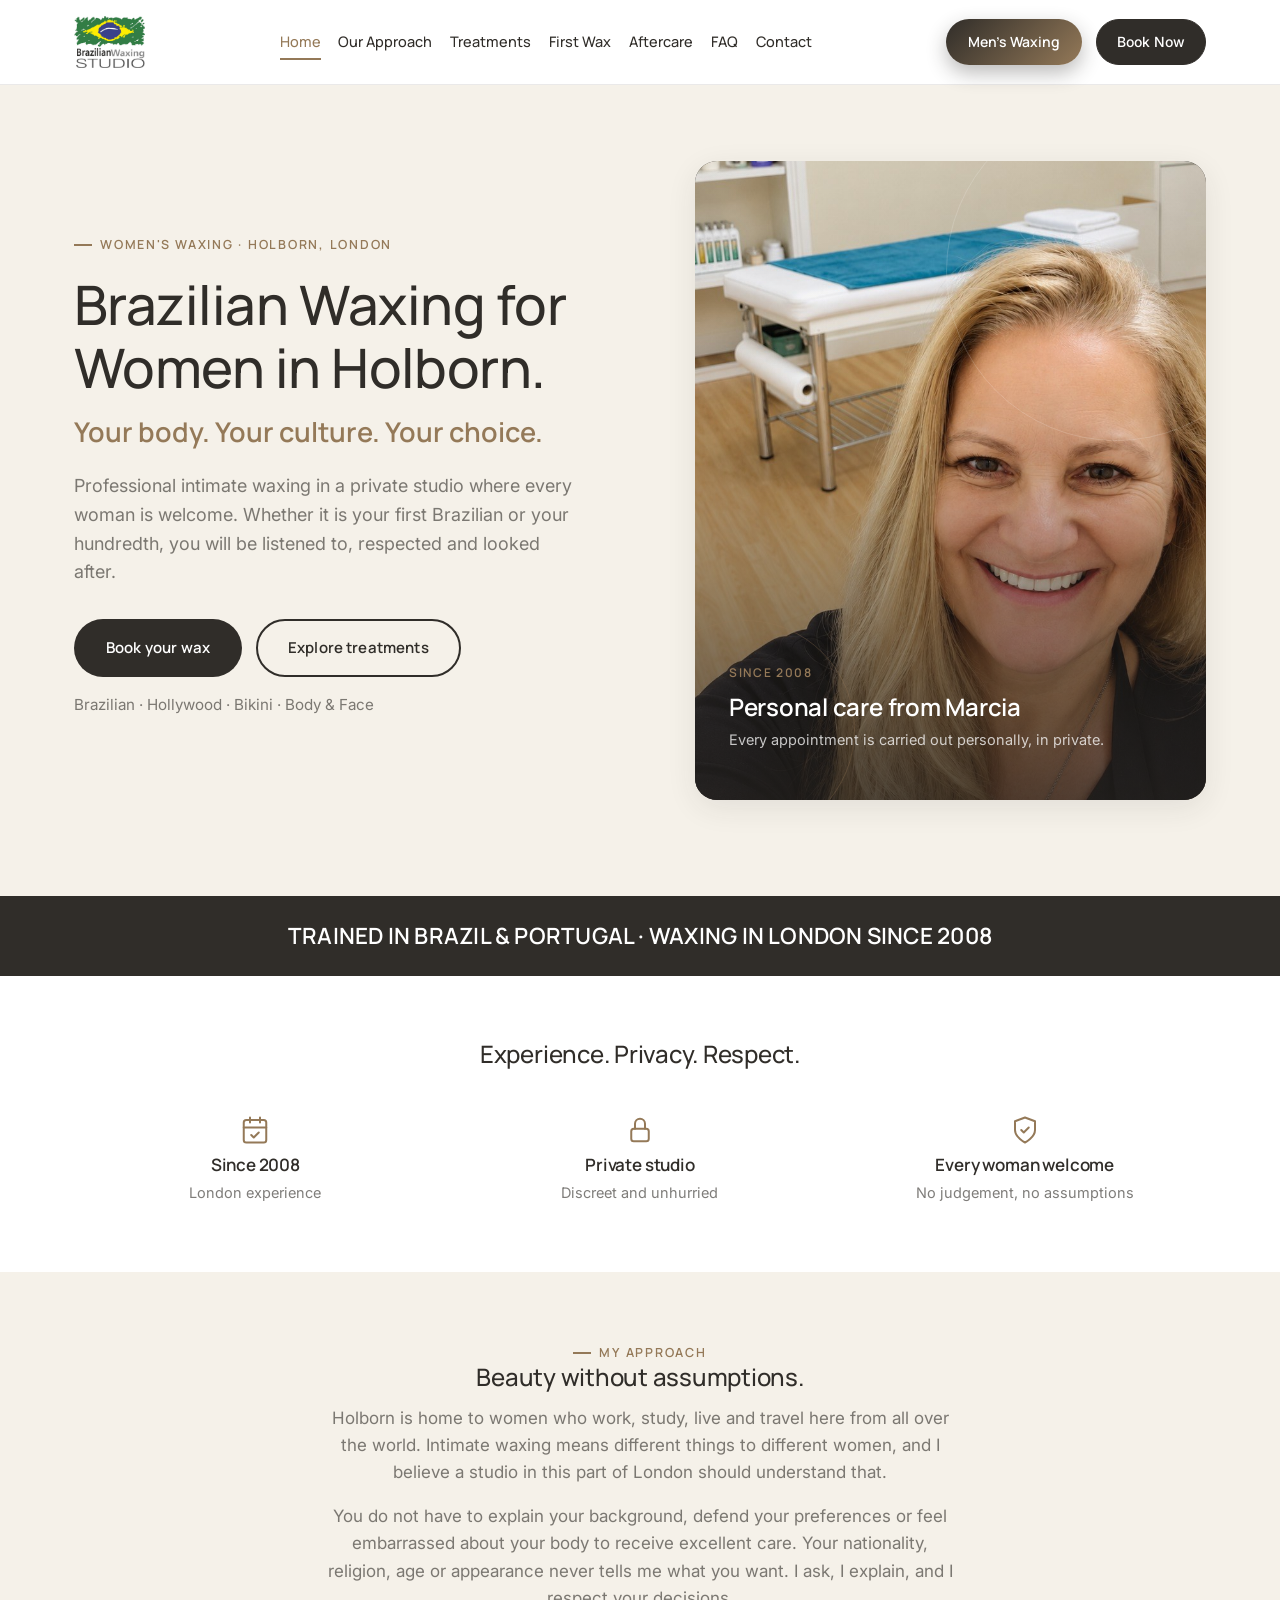
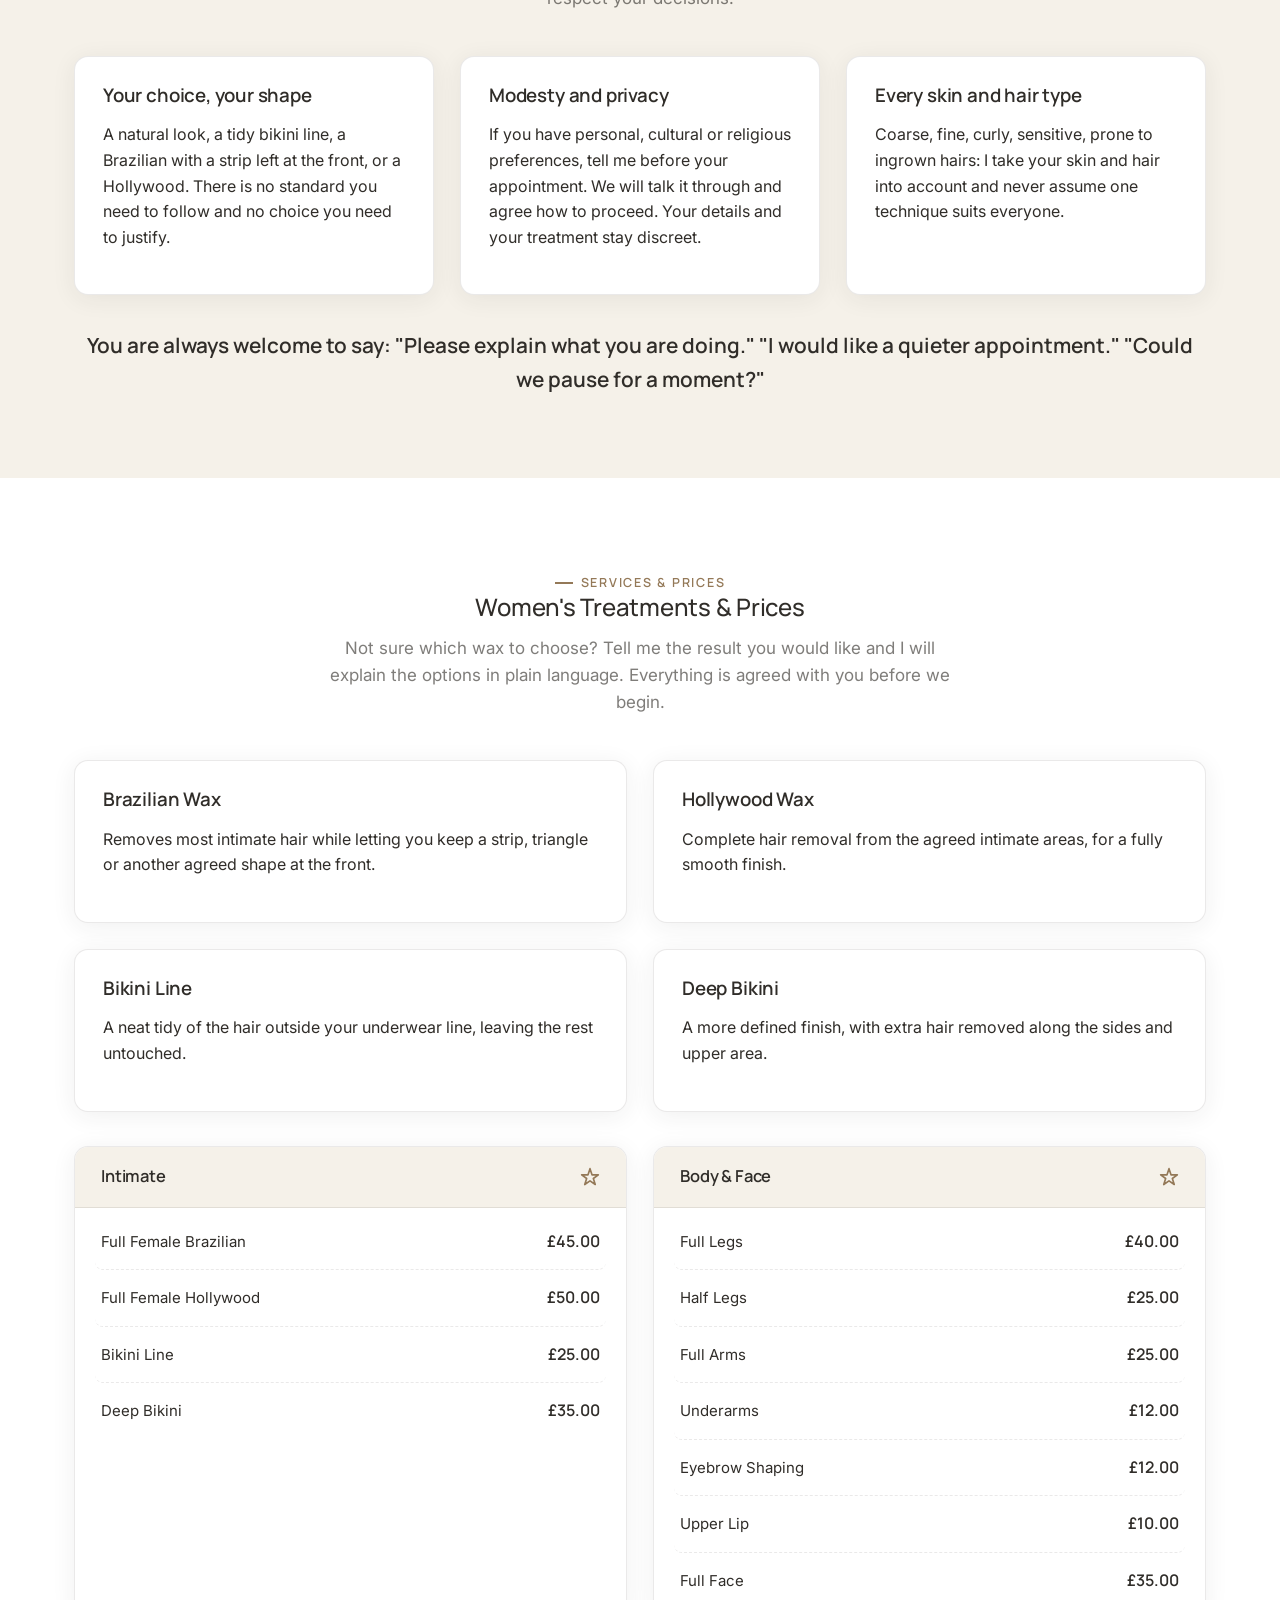
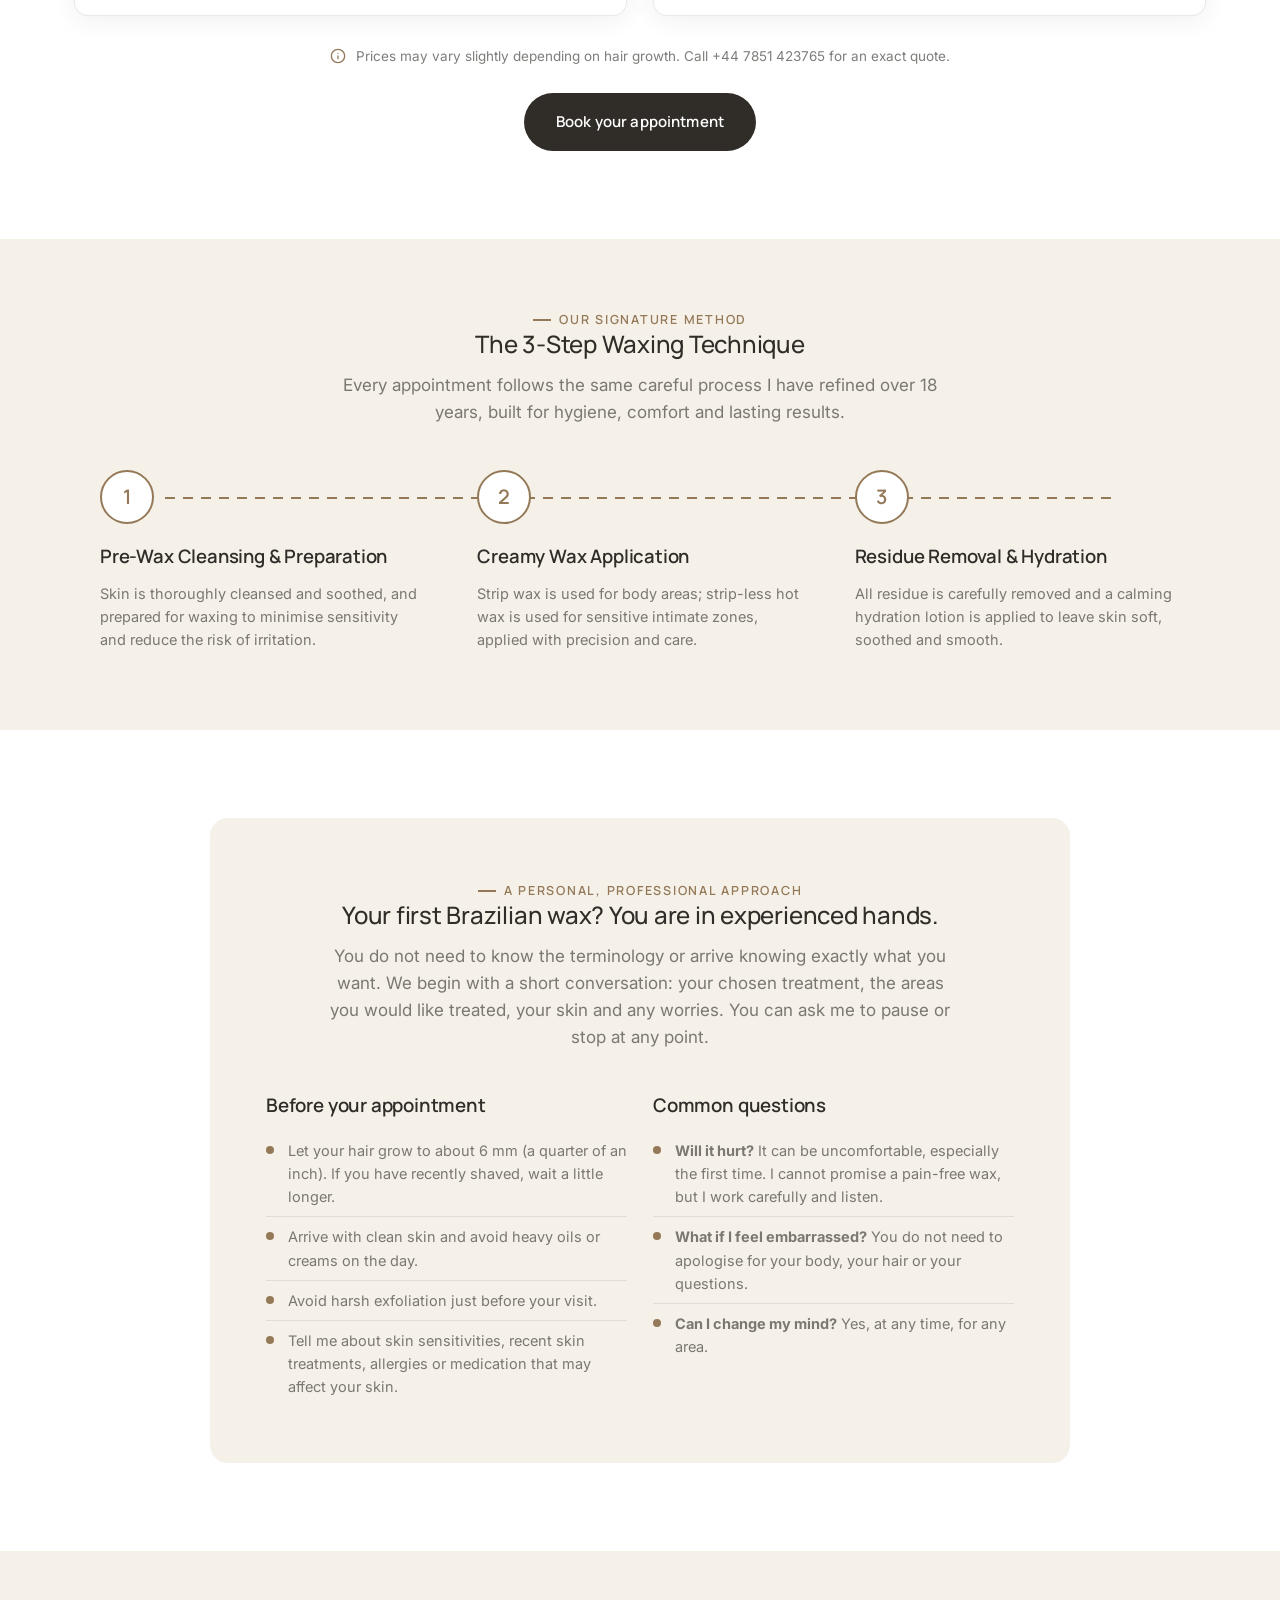
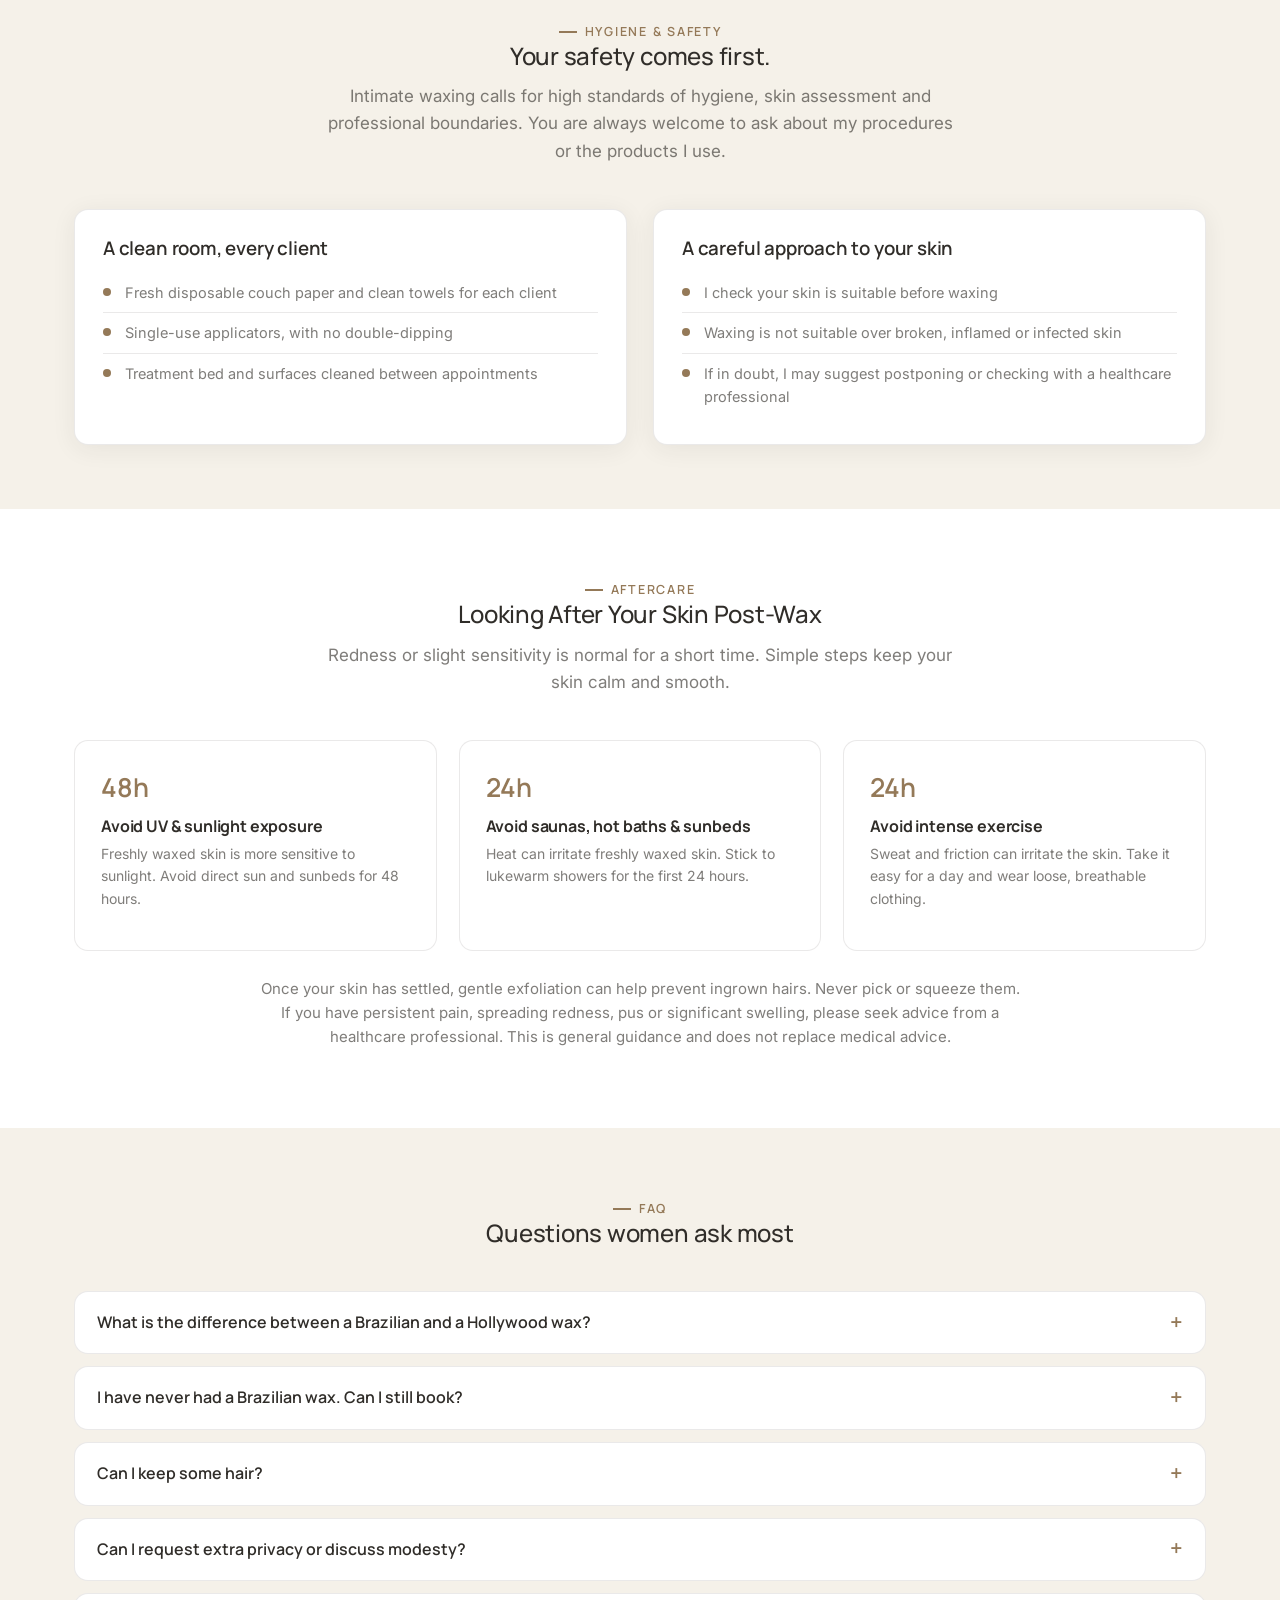
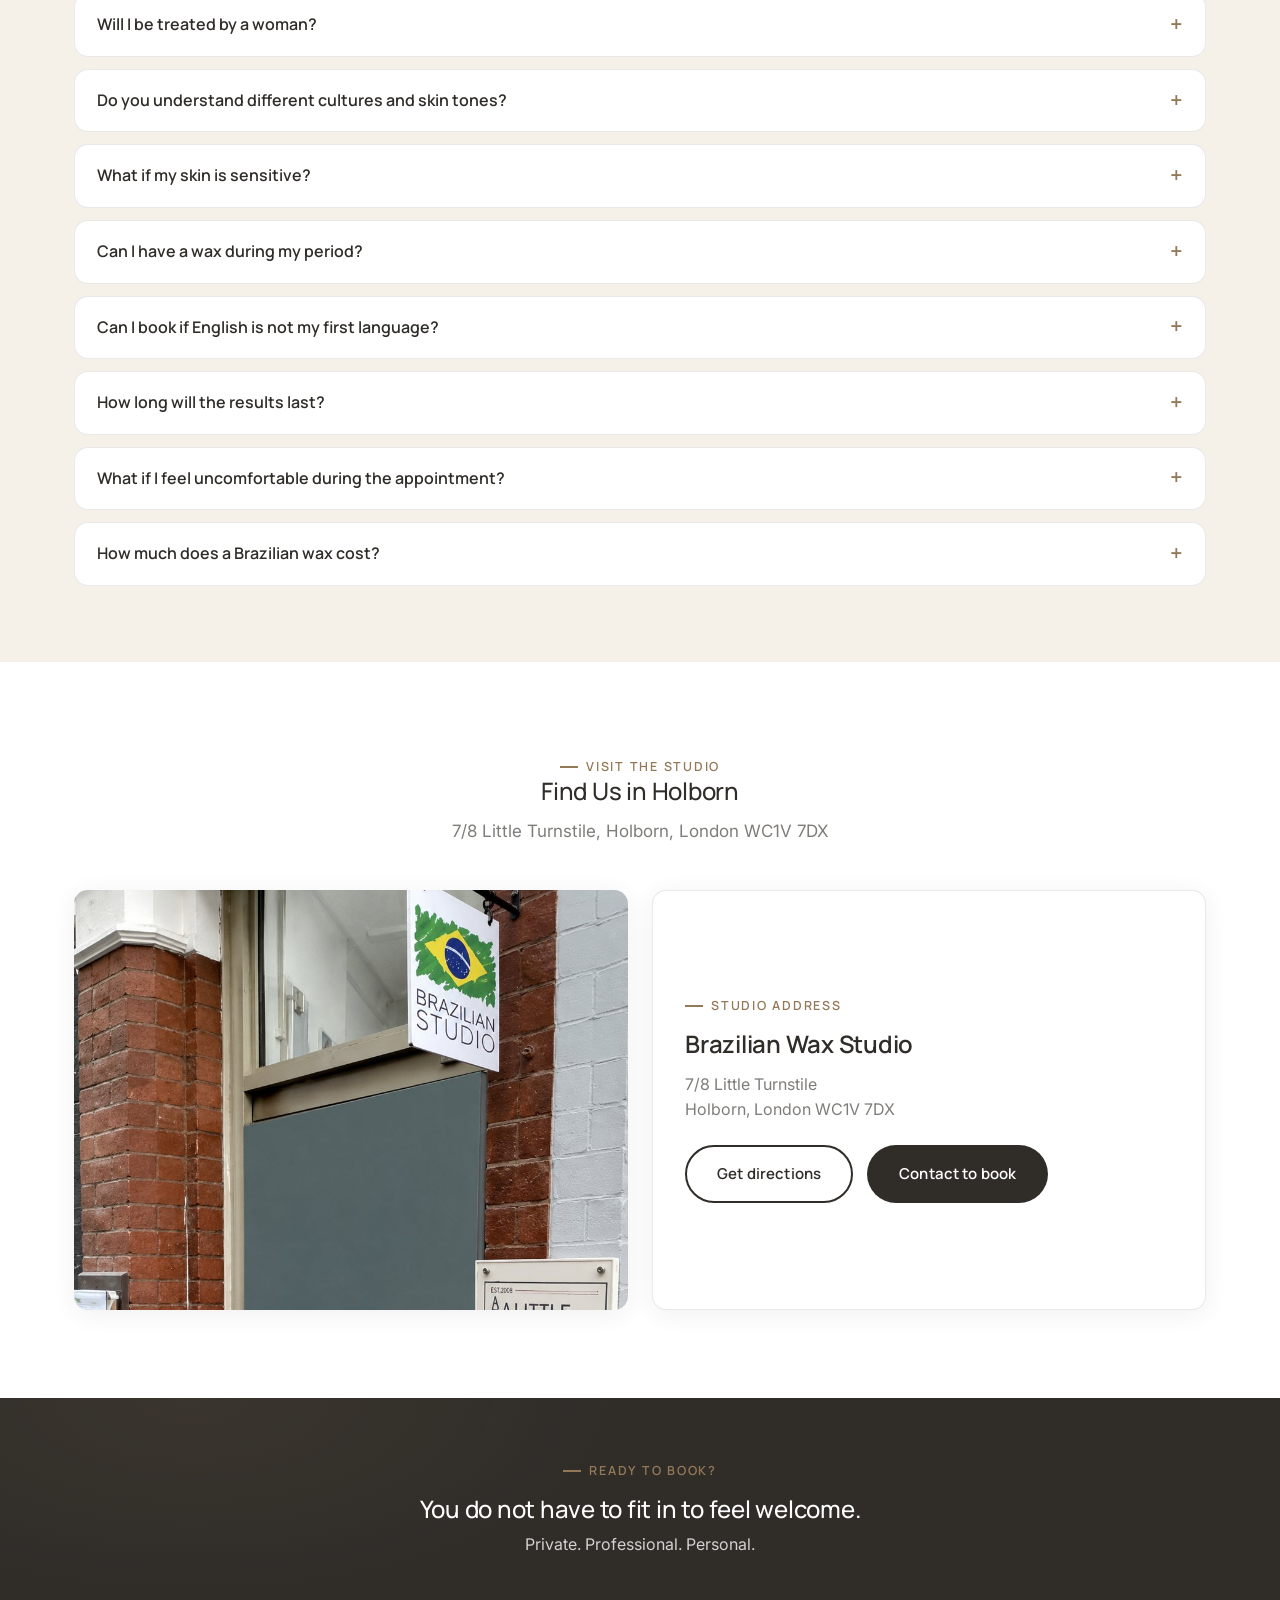
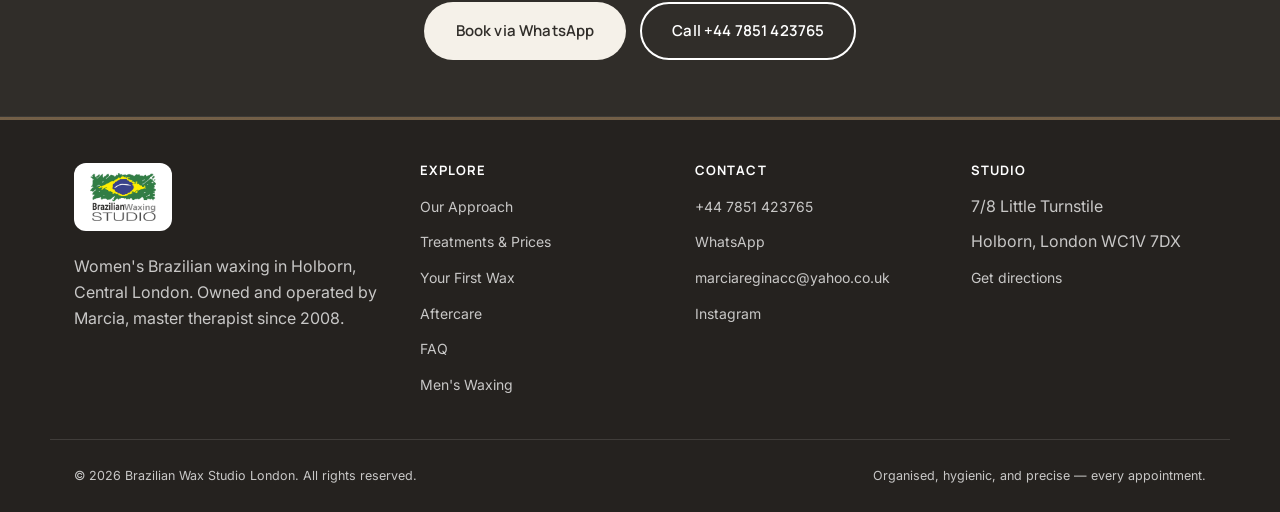
==== index.html @ 894c3e12 "Add files via upload" ====
<!DOCTYPE html>
<html lang="en-GB">
<head>
<meta charset="UTF-8">
<meta name="viewport" content="width=device-width, initial-scale=1.0">
<title>Brazilian Wax Holborn, London | Women's Intimate Waxing | Brazilian Wax Studio</title>
<meta name="description" content="Women's Brazilian, Hollywood and bikini waxing in Holborn, London with Marcia, master therapist since 2008. Private, respectful care for women of every background. Book on +44 7851 423765.">
<link rel="stylesheet" href="style.css">
</head>
<body>

<header class="site-header">
  <div class="container nav-row">
    <a href="#top" class="logo" aria-label="Brazilian Wax Studio — home">
      <img src="assets/logo.png" alt="Brazilian Wax Studio" width="72" height="52">
    </a>
    <nav class="nav-links" id="nav-links">
      <a href="#top" class="active">Home</a>
      <a href="#approach">Our Approach</a>
      <a href="#treatments">Treatments</a>
      <a href="#first-wax">First Wax</a>
      <a href="#aftercare">Aftercare</a>
      <a href="#faq">FAQ</a>
      <a href="#visit">Contact</a>
    </nav>
    <div class="nav-cta">
      <a href="https://guicracco.github.io/Brazilian-Wax-Studio/" class="nav-men-btn"><span>Men's Waxing</span></a>
      <a href="https://wa.me/447851423765" class="nav-book-btn" target="_blank" rel="noopener"><span>Book Now</span></a>
      <button class="nav-toggle" id="nav-toggle" aria-label="Open menu" aria-expanded="false">
        <svg viewBox="0 0 24 24" fill="none" stroke="currentColor" stroke-width="2" stroke-linecap="round" stroke-linejoin="round"><path d="M3 12h18M3 6h18M3 18h18"></path></svg>
      </button>
    </div>
  </div>
</header>

<section class="hero" id="top">
  <div class="container hero-grid">
    <div>
      <span class="eyebrow">Women's waxing · Holborn, London</span>
      <h1>Brazilian Waxing for Women in Holborn.</h1>
      <p class="hero-tagline">Your body. Your culture. Your choice.</p>
      <p class="lede">Professional intimate waxing in a private studio where every woman is welcome. Whether it is your first Brazilian or your hundredth, you will be listened to, respected and looked after.</p>
      <div class="hero-ctas">
        <a href="https://wa.me/447851423765" class="btn btn-primary" target="_blank" rel="noopener">Book your wax</a>
        <a href="#treatments" class="btn btn-outline">Explore treatments</a>
      </div>
      <p class="hero-treatments" style="margin-top:16px; color:var(--charcoal-60);">Brazilian · Hollywood · Bikini · Body &amp; Face</p>
    </div>
    <div class="hero-visual hero-visual--photo" style="aspect-ratio:4/5;">
      <img src="assets/marcia-owner.jpg" alt="Marcia, women's waxing therapist at Brazilian Wax Studio, Holborn" class="hero-visual__image">
      <div class="ring ring--1"></div>
      <div class="ring ring--2"></div>
      <div class="content">
        <span class="tag">Since 2008</span>
        <h3>Personal care from Marcia</h3>
        <p>Every appointment is carried out personally, in private.</p>
      </div>
    </div>
  </div>
</section>

<div class="tagline-band">
  <div class="container">
    <p>TRAINED IN BRAZIL &amp; PORTUGAL · WAXING IN LONDON SINCE 2008</p>
  </div>
</div>

<section class="section section--tight">
  <div class="container">
    <div class="section-head center">
      <h2>Experience. Privacy. Respect.</h2>
    </div>
    <div class="trust-grid trust-grid--3">
      <div class="trust-item"><svg viewBox="0 0 24 24" width="30" height="30" fill="none" stroke="#947958" stroke-width="1.6" stroke-linecap="round" stroke-linejoin="round" aria-hidden="true"><rect x="3" y="4" width="18" height="18" rx="2"></rect><path d="M16 2v4M8 2v4M3 10h18M9 16l2 2 4-4"></path></svg><h3>Since 2008</h3><p>London experience</p></div>
      <div class="trust-item"><svg viewBox="0 0 24 24" width="30" height="30" fill="none" stroke="#947958" stroke-width="1.6" stroke-linecap="round" stroke-linejoin="round" aria-hidden="true"><rect x="5" y="11" width="14" height="10" rx="2"></rect><path d="M8 11V7a4 4 0 0 1 8 0v4"></path></svg><h3>Private studio</h3><p>Discreet and unhurried</p></div>
      <div class="trust-item"><svg viewBox="0 0 24 24" width="30" height="30" fill="none" stroke="#947958" stroke-width="1.6" stroke-linecap="round" stroke-linejoin="round" aria-hidden="true"><path d="M12 22s8-4 8-10V5l-8-3-8 3v7c0 6 8 10 8 10z"></path><path d="M9 12l2 2 4-4"></path></svg><h3>Every woman welcome</h3><p>No judgement, no assumptions</p></div>
    </div>
  </div>
</section>

<section class="section section--slate section--tight" id="approach">
  <div class="container">
    <div class="section-head center">
      <span class="eyebrow">My approach</span>
      <h2>Beauty without assumptions.</h2>
      <p>Holborn is home to women who work, study, live and travel here from all over the world. Intimate waxing means different things to different women, and I believe a studio in this part of London should understand that.</p>
      <p>You do not have to explain your background, defend your preferences or feel embarrassed about your body to receive excellent care. Your nationality, religion, age or appearance never tells me what you want. I ask, I explain, and I respect your decisions.</p>
    </div>
    <div class="grid-3">
      <div class="card"><h3>Your choice, your shape</h3><p>A natural look, a tidy bikini line, a Brazilian with a strip left at the front, or a Hollywood. There is no standard you need to follow and no choice you need to justify.</p></div>
      <div class="card"><h3>Modesty and privacy</h3><p>If you have personal, cultural or religious preferences, tell me before your appointment. We will talk it through and agree how to proceed. Your details and your treatment stay discreet.</p></div>
      <div class="card"><h3>Every skin and hair type</h3><p>Coarse, fine, curly, sensitive, prone to ingrown hairs: I take your skin and hair into account and never assume one technique suits everyone.</p></div>
    </div>
    <p class="reassure" style="margin-top:34px;">You are always welcome to say: "Please explain what you are doing." "I would like a quieter appointment." "Could we pause for a moment?"</p>
  </div>
</section>

<section class="section" id="treatments">
  <div class="container">
    <div class="section-head center">
      <span class="eyebrow">Services &amp; prices</span>
      <h2>Women's Treatments &amp; Prices</h2>
      <p>Not sure which wax to choose? Tell me the result you would like and I will explain the options in plain language. Everything is agreed with you before we begin.</p>
    </div>

    <div class="grid-2" style="margin-bottom:34px;">
      <div class="card"><h3>Brazilian Wax</h3><p>Removes most intimate hair while letting you keep a strip, triangle or another agreed shape at the front.</p></div>
      <div class="card"><h3>Hollywood Wax</h3><p>Complete hair removal from the agreed intimate areas, for a fully smooth finish.</p></div>
      <div class="card"><h3>Bikini Line</h3><p>A neat tidy of the hair outside your underwear line, leaving the rest untouched.</p></div>
      <div class="card"><h3>Deep Bikini</h3><p>A more defined finish, with extra hair removed along the sides and upper area.</p></div>
    </div>

    <div class="price-grid">
      <div class="price-card">
        <div class="price-card__head">
          <h3>Intimate</h3>
          <svg viewBox="0 0 24 24" fill="none" stroke="currentColor" stroke-width="2" stroke-linecap="round" stroke-linejoin="round"><path d="M12 2l2.4 7.4H22l-6 4.4 2.3 7.2L12 16.6 5.7 21l2.3-7.2L2 9.4h7.6z"></path></svg>
        </div>
        <div class="price-list">
          <div class="price-row"><span class="name">Full Female Brazilian</span><span class="amount">£45.00</span></div>
          <div class="price-row"><span class="name">Full Female Hollywood</span><span class="amount">£50.00</span></div>
          <div class="price-row"><span class="name">Bikini Line</span><span class="amount">£25.00</span></div>
          <div class="price-row"><span class="name">Deep Bikini</span><span class="amount">£35.00</span></div>
        </div>
      </div>
      <div class="price-card">
        <div class="price-card__head">
          <h3>Body &amp; Face</h3>
          <svg viewBox="0 0 24 24" fill="none" stroke="currentColor" stroke-width="2" stroke-linecap="round" stroke-linejoin="round"><path d="M12 2l2.4 7.4H22l-6 4.4 2.3 7.2L12 16.6 5.7 21l2.3-7.2L2 9.4h7.6z"></path></svg>
        </div>
        <div class="price-list">
          <div class="price-row"><span class="name">Full Legs</span><span class="amount">£40.00</span></div>
          <div class="price-row"><span class="name">Half Legs</span><span class="amount">£25.00</span></div>
          <div class="price-row"><span class="name">Full Arms</span><span class="amount">£25.00</span></div>
          <div class="price-row"><span class="name">Underarms</span><span class="amount">£12.00</span></div>
          <div class="price-row"><span class="name">Eyebrow Shaping</span><span class="amount">£12.00</span></div>
          <div class="price-row"><span class="name">Upper Lip</span><span class="amount">£10.00</span></div>
          <div class="price-row"><span class="name">Full Face</span><span class="amount">£35.00</span></div>
        </div>
      </div>
    </div>

    <p class="price-note" style="justify-content:center; margin-top:30px;">
      <svg viewBox="0 0 24 24" fill="none" stroke="currentColor" stroke-width="2" stroke-linecap="round" stroke-linejoin="round"><circle cx="12" cy="12" r="10"></circle><path d="M12 16v-4M12 8h.01"></path></svg>
      Prices may vary slightly depending on hair growth. Call +44 7851 423765 for an exact quote.
    </p>
    <div class="hero-ctas flex-center" style="margin-top:26px;">
      <a href="https://wa.me/447851423765" class="btn btn-primary" target="_blank" rel="noopener">Book your appointment</a>
    </div>
  </div>
</section>

<section class="section section--slate section--tight">
  <div class="container">
    <div class="section-head center">
      <span class="eyebrow">Our signature method</span>
      <h2>The 3-Step Waxing Technique</h2>
      <p>Every appointment follows the same careful process I have refined over 18 years, built for hygiene, comfort and lasting results.</p>
    </div>
    <div class="ritual">
      <div class="ritual-step">
        <div class="num">1</div>
        <h3>Pre-Wax Cleansing &amp; Preparation</h3>
        <p>Skin is thoroughly cleansed and soothed, and prepared for waxing to minimise sensitivity and reduce the risk of irritation.</p>
      </div>
      <div class="ritual-step">
        <div class="num">2</div>
        <h3>Creamy Wax Application</h3>
        <p>Strip wax is used for body areas; strip-less hot wax is used for sensitive intimate zones, applied with precision and care.</p>
      </div>
      <div class="ritual-step">
        <div class="num">3</div>
        <h3>Residue Removal &amp; Hydration</h3>
        <p>All residue is carefully removed and a calming hydration lotion is applied to leave skin soft, soothed and smooth.</p>
      </div>
    </div>
  </div>
</section>

<section class="section" id="first-wax">
  <div class="container">
    <div class="first-band">
      <div class="section-head center">
        <span class="eyebrow">A personal, professional approach</span>
        <h2>Your first Brazilian wax? You are in experienced hands.</h2>
        <p>You do not need to know the terminology or arrive knowing exactly what you want. We begin with a short conversation: your chosen treatment, the areas you would like treated, your skin and any worries. You can ask me to pause or stop at any point.</p>
      </div>
      <div class="grid-2">
        <div>
          <h3>Before your appointment</h3>
          <ul class="checklist">
            <li>Let your hair grow to about 6 mm (a quarter of an inch). If you have recently shaved, wait a little longer.</li>
            <li>Arrive with clean skin and avoid heavy oils or creams on the day.</li>
            <li>Avoid harsh exfoliation just before your visit.</li>
            <li>Tell me about skin sensitivities, recent skin treatments, allergies or medication that may affect your skin.</li>
          </ul>
        </div>
        <div>
          <h3>Common questions</h3>
          <ul class="checklist">
            <li><b>Will it hurt?</b> It can be uncomfortable, especially the first time. I cannot promise a pain-free wax, but I work carefully and listen.</li>
            <li><b>What if I feel embarrassed?</b> You do not need to apologise for your body, your hair or your questions.</li>
            <li><b>Can I change my mind?</b> Yes, at any time, for any area.</li>
          </ul>
        </div>
      </div>
    </div>
  </div>
</section>

<section class="section section--slate section--tight" id="hygiene">
  <div class="container">
    <div class="section-head center">
      <span class="eyebrow">Hygiene &amp; safety</span>
      <h2>Your safety comes first.</h2>
      <p>Intimate waxing calls for high standards of hygiene, skin assessment and professional boundaries. You are always welcome to ask about my procedures or the products I use.</p>
    </div>
    <div class="grid-2">
      <div class="card"><h3>A clean room, every client</h3><ul class="checklist"><li>Fresh disposable couch paper and clean towels for each client</li><li>Single-use applicators, with no double-dipping</li><li>Treatment bed and surfaces cleaned between appointments</li></ul></div>
      <div class="card"><h3>A careful approach to your skin</h3><ul class="checklist"><li>I check your skin is suitable before waxing</li><li>Waxing is not suitable over broken, inflamed or infected skin</li><li>If in doubt, I may suggest postponing or checking with a healthcare professional</li></ul></div>
    </div>
  </div>
</section>

<section class="section section--tight" id="aftercare">
  <div class="container">
    <div class="section-head center">
      <span class="eyebrow">Aftercare</span>
      <h2>Looking After Your Skin Post-Wax</h2>
      <p>Redness or slight sensitivity is normal for a short time. Simple steps keep your skin calm and smooth.</p>
    </div>
    <div class="aftercare-grid">
      <div class="aftercare-card">
        <span class="hrs">48h</span>
        <h4>Avoid UV &amp; sunlight exposure</h4>
        <p>Freshly waxed skin is more sensitive to sunlight. Avoid direct sun and sunbeds for 48 hours.</p>
      </div>
      <div class="aftercare-card">
        <span class="hrs">24h</span>
        <h4>Avoid saunas, hot baths &amp; sunbeds</h4>
        <p>Heat can irritate freshly waxed skin. Stick to lukewarm showers for the first 24 hours.</p>
      </div>
      <div class="aftercare-card">
        <span class="hrs">24h</span>
        <h4>Avoid intense exercise</h4>
        <p>Sweat and friction can irritate the skin. Take it easy for a day and wear loose, breathable clothing.</p>
      </div>
    </div>
    <p class="muted text-center" style="margin-top:26px; max-width:760px; margin-left:auto; margin-right:auto;">Once your skin has settled, gentle exfoliation can help prevent ingrown hairs. Never pick or squeeze them. If you have persistent pain, spreading redness, pus or significant swelling, please seek advice from a healthcare professional. This is general guidance and does not replace medical advice.</p>
  </div>
</section>

<section class="section section--slate section--tight" id="faq">
  <div class="container">
    <div class="section-head center">
      <span class="eyebrow">FAQ</span>
      <h2>Questions women ask most</h2>
    </div>
    <div class="faq-list">
      <details><summary>What is the difference between a Brazilian and a Hollywood wax?</summary><p>A Brazilian removes most intimate hair and can leave a strip or small shape at the front if you wish. A Hollywood removes all hair from the agreed intimate areas. We confirm exactly what is included before I begin.</p></details>
      <details><summary>I have never had a Brazilian wax. Can I still book?</summary><p>Absolutely. Many clients come for their first wax with me. I explain each step, and you can ask questions or pause whenever you need to.</p></details>
      <details><summary>Can I keep some hair?</summary><p>Yes. You can keep a strip, a triangle or a natural look. You never need to justify your choice.</p></details>
      <details><summary>Can I request extra privacy or discuss modesty?</summary><p>Yes. Please tell me before your appointment so we can discuss your preferences and agree what is possible.</p></details>
      <details><summary>Will I be treated by a woman?</summary><p>Yes. Every women's appointment is carried out personally by Marcia.</p></details>
      <details><summary>Do you understand different cultures and skin tones?</summary><p>I treat women from many backgrounds and I never assume what you want from your nationality, religion or appearance. I ask, I listen and I adapt the treatment to your skin and hair.</p></details>
      <details><summary>What if my skin is sensitive?</summary><p>Let me know about sensitivity, ingrown hairs, previous irritation or recent skin treatments. I will tell you honestly whether waxing is suitable and how to approach it.</p></details>
      <details><summary>Can I have a wax during my period?</summary><p>It is possible, but skin can be more sensitive at that time. Tell me when you book and we will decide together.</p></details>
      <details><summary>Can I book if English is not my first language?</summary><p>Of course. I am Brazilian and also speak Portuguese. If you would like simpler explanations or extra time to talk things through, just say so.</p></details>
      <details><summary>How long will the results last?</summary><p>It varies with your hair growth cycle, but many clients enjoy smooth results for around three to four weeks, with finer regrowth over time.</p></details>
      <details><summary>What if I feel uncomfortable during the appointment?</summary><p>Tell me straight away. We can pause, adjust or stop, and you stay in control throughout.</p></details>
      <details><summary>How much does a Brazilian wax cost?</summary><p>A Full Female Brazilian is £45 and a Full Female Hollywood is £50. See the price list above for everything else.</p></details>
    </div>
  </div>
</section>

<section class="section" id="visit">
  <div class="container">
    <div class="section-head center">
      <span class="eyebrow">Visit the studio</span>
      <h2>Find Us in Holborn</h2>
      <p>7/8 Little Turnstile, Holborn, London WC1V 7DX</p>
    </div>
    <div class="location-media">
      <img src="assets/studio-entrance.jpg" alt="Entrance to Brazilian Wax Studio" class="studio-photo">
      <div class="location-info">
        <span class="eyebrow">Studio address</span>
        <h3>Brazilian Wax Studio</h3>
        <p>7/8 Little Turnstile<br>Holborn, London WC1V 7DX</p>
        <div class="hero-ctas">
          <a class="btn btn-outline" href="https://www.google.com/maps/dir/?api=1&amp;destination=7%2F8+Little+Turnstile%2C+Holborn%2C+London+WC1V+7DX" target="_blank" rel="noopener">Get directions</a>
          <a class="btn btn-primary" href="https://wa.me/447851423765" target="_blank" rel="noopener">Contact to book</a>
        </div>
      </div>
    </div>
  </div>
</section>

<section class="section section--navy section--tight">
  <div class="container text-center">
    <span class="eyebrow" style="color:var(--gold);">Ready to book?</span>
    <h2 class="mt-lg" style="margin-top:14px;">You do not have to fit in to feel welcome.</h2>
    <p class="cta-sub">Private. Professional. Personal.</p>
    <div class="hero-ctas flex-center mt-lg">
      <a href="https://wa.me/447851423765" class="btn btn-gold" target="_blank" rel="noopener">Book via WhatsApp</a>
      <a href="tel:+447851423765" class="btn btn-outline">Call +44 7851 423765</a>
    </div>
  </div>
</section>

<footer class="site-footer">
  <div class="container footer-grid">
    <div>
      <div class="footer-logo">
        <img src="assets/logo.png" alt="Brazilian Wax Studio" width="66" height="48" loading="lazy">
      </div>
      <p>Women's Brazilian waxing in Holborn, Central London. Owned and operated by Marcia, master therapist since 2008.</p>
    </div>
    <div class="footer-col">
      <h4>Explore</h4>
      <ul>
        <li><a href="#approach">Our Approach</a></li>
        <li><a href="#treatments">Treatments &amp; Prices</a></li>
        <li><a href="#first-wax">Your First Wax</a></li>
        <li><a href="#aftercare">Aftercare</a></li>
        <li><a href="#faq">FAQ</a></li>
        <li><a href="https://guicracco.github.io/Brazilian-Wax-Studio/">Men's Waxing</a></li>
      </ul>
    </div>
    <div class="footer-col">
      <h4>Contact</h4>
      <ul>
        <li><a href="tel:+447851423765">+44 7851 423765</a></li>
        <li><a href="https://wa.me/447851423765">WhatsApp</a></li>
        <li><a href="mailto:marciareginacc@yahoo.co.uk">marciareginacc@yahoo.co.uk</a></li>
        <li><a href="https://www.instagram.com/brazilianwaxingstudiolondon/" target="_blank" rel="noopener">Instagram</a></li>
      </ul>
    </div>
    <div class="footer-col">
      <h4>Studio</h4>
      <ul>
        <li>7/8 Little Turnstile</li>
        <li>Holborn, London WC1V 7DX</li>
        <li><a href="https://www.google.com/maps/dir/?api=1&amp;destination=7%2F8+Little+Turnstile%2C+Holborn%2C+London+WC1V+7DX" target="_blank" rel="noopener">Get directions</a></li>
      </ul>
    </div>
  </div>
  <div class="container footer-bottom">
    <span>© <span id="year">2026</span> Brazilian Wax Studio London. All rights reserved.</span>
    <span>Organised, hygienic, and precise — every appointment.</span>
  </div>
</footer>

<div class="mobile-cta-bar">
  <a href="tel:+447851423765" class="call">
    <svg viewBox="0 0 24 24" fill="none" stroke="currentColor" stroke-width="2" stroke-linecap="round" stroke-linejoin="round"><path d="M22 16.92v3a2 2 0 0 1-2.18 2 19.79 19.79 0 0 1-8.63-3.07 19.5 19.5 0 0 1-6-6 19.79 19.79 0 0 1-3.07-8.67A2 2 0 0 1 4.11 2h3a2 2 0 0 1 2 1.72c.127.96.361 1.903.7 2.81a2 2 0 0 1-.45 2.11L8.09 9.91a16 16 0 0 0 6 6l1.27-1.27a2 2 0 0 1 2.11-.45c.907.339 1.85.573 2.81.7A2 2 0 0 1 22 16.92z"></path></svg>
    Call
  </a>
  <a href="https://wa.me/447851423765" class="whatsapp">
    <svg viewBox="0 0 24 24" fill="none" stroke="currentColor" stroke-width="2" stroke-linecap="round" stroke-linejoin="round"><path d="M21 11.5a8.38 8.38 0 0 1-.9 3.8 8.5 8.5 0 0 1-7.6 4.7 8.38 8.38 0 0 1-3.8-.9L3 21l1.9-5.7a8.38 8.38 0 0 1-.9-3.8 8.5 8.5 0 0 1 4.7-7.6 8.38 8.38 0 0 1 3.8-.9h.5a8.48 8.48 0 0 1 8 8v.5z"></path></svg>
    WhatsApp
  </a>
</div>

<script src="script.js"></script>
</body>
</html>
---- style.css ----
/* ============================================================
   BRAZILIAN WAX STUDIO LONDON — DESIGN SYSTEM
   Palette:
     --green   #947958  Brazilian Emerald (primary)
     --gold    #947958  Bright Gold (secondary)
     --navy    #302D29  Royal Navy (deep accent)
     --white   #FFFFFF
     --slate   #F5F1E9  soft background
     --charcoal#302D29  body text
   Type:
     Display  — 'Manrope'  (bold, geometric, confident)
     Body     — 'Inter'    (clean, highly legible)
   Signature: the "wax-strip peel" divider — a soft diagonal
   cut that appears between sections, echoing the strip-wax
   removal motion the whole studio is built on.
   ============================================================ */

@import url('https://fonts.googleapis.com/css2?family=Manrope:wght@400;500;600&family=Inter:wght@400;500;600&display=swap');

:root{
  --green:  #947958;
  --green-dark: #7a6247;
  --gold:   #947958;
  --navy:   #302D29;
  --white:  #FFFFFF;
  --slate:  #F5F1E9;
  --charcoal: #302D29;
  --charcoal-60: rgba(48,45,41,.62);
  --border: rgba(48,45,41,.10);

  --font-display: 'Manrope', system-ui, sans-serif;
  --font-body: 'Inter', system-ui, sans-serif;

  --container: 1180px;
  --radius: 14px;
  --shadow-soft: 0 4px 24px rgba(48,45,41,.07);
  --shadow-card: 0 8px 30px rgba(48,45,41,.09);
}

*,*::before,*::after{ box-sizing: border-box; }
html{ scroll-behavior: smooth; }
html,body{ margin:0; padding:0; }
body{
  font-family: var(--font-body);
  color: var(--charcoal);
  background: var(--white);
  line-height: 1.6;
  font-size: 16px;
  -webkit-font-smoothing: antialiased;
  padding-bottom: 64px; /* room for mobile sticky CTA */
}
@media (min-width: 861px){ body{ padding-bottom: 0; } }

img{ max-width:100%; display:block; }
a{ color: inherit; text-decoration: none; }
ul{ list-style:none; margin:0; padding:0; }
button{ font-family: inherit; cursor:pointer; }

:focus-visible{
  outline: 3px solid var(--gold);
  outline-offset: 2px;
}

@media (prefers-reduced-motion: reduce){
  *{ animation-duration: 0.001ms !important; animation-iteration-count: 1 !important; transition-duration: 0.001ms !important; scroll-behavior: auto !important; }
}

/* ---------- Scroll reveal (fade + rise on entry) ---------- */
.reveal-target{
  opacity: 0;
  transform: translateY(26px);
  transition: opacity .7s cubic-bezier(.22,.61,.36,1), transform .7s cubic-bezier(.22,.61,.36,1);
  transition-delay: var(--reveal-delay, 0s);
}
.reveal-target.is-visible{ opacity: 1; transform: translateY(0); }

/* ---------- Back to top button ---------- */
.back-to-top{
  position: fixed;
  right: 22px;
  bottom: 88px;
  width: 46px; height: 46px;
  border-radius: 50%;
  background: var(--navy);
  color: var(--white);
  display:flex; align-items:center; justify-content:center;
  box-shadow: 0 10px 24px rgba(48,45,41,.30);
  border: none;
  z-index: 199;
  opacity: 0;
  transform: translateY(10px) scale(.9);
  pointer-events: none;
  transition: opacity .25s ease, transform .25s ease, background .2s ease;
}
.back-to-top.show{ opacity:1; transform: translateY(0) scale(1); pointer-events:auto; }
.back-to-top:hover{ background: var(--green); }
.back-to-top svg{ width:20px; height:20px; }
@media (min-width: 861px){ .back-to-top{ bottom: 28px; } }

.container{
  max-width: var(--container);
  margin: 0 auto;
  padding: 0 24px;
}

h1,h2,h3,h4{
  font-family: var(--font-display);
  color: var(--navy);
  line-height: 1.15;
  margin: 0;
  letter-spacing: -0.01em;
}
h1{ font-weight:600; }
h2{ font-weight:600; }
h3{ font-weight:600; }

.eyebrow{
  display:inline-flex;
  align-items:center;
  gap:8px;
  font-family: var(--font-display);
  font-weight:600;
  font-size: 12.5px;
  letter-spacing: 0.14em;
  text-transform: uppercase;
  color: var(--green);
}
.eyebrow::before{
  content:"";
  width: 18px;
  height: 2px;
  background: var(--gold);
  display:inline-block;
}

.section{
  padding: 88px 0;
  position: relative;
}
.section--tight{ padding: 64px 0; }
.section--slate{ background: var(--slate); }
.section--navy{
  background:
    radial-gradient(700px 320px at 15% 0%, rgba(148,121,88,.10), transparent 60%),
    var(--navy);
  color: rgba(255,255,255,.92);
  padding: 56px 0;
}
.section--navy h2, .section--navy h3{ color: var(--white); }
@media (max-width: 640px){
  .section--navy{ padding: 44px 0; }
  .section--navy .btn{ padding: 13px 22px; font-size: 14px; }
}

.section-head{
  max-width: 640px;
  margin: 0 0 44px;
}
.section-head.center{ margin-left:auto; margin-right:auto; text-align:center; }
.section-head p{
  color: var(--charcoal-60);
  font-size: 17px;
  margin-top: 14px;
}
.section--navy .section-head p{ color: rgba(255,255,255,.72); }

/* ---------- Signature divider: the wax-strip peel ---------- */
.peel-divider{
  height: 46px;
  width: 100%;
  overflow: hidden;
  line-height: 0;
}
.peel-divider svg{ width: 100%; height: 100%; display:block; }

/* ---------- Buttons ---------- */
.btn{
  display:inline-flex;
  align-items:center;
  justify-content:center;
  gap:10px;
  padding: 15px 30px;
  border-radius: 999px;
  font-family: var(--font-display);
  font-weight:600;
  font-size: 15px;
  letter-spacing: 0.01em;
  border: 2px solid transparent;
  transition: transform .18s ease, box-shadow .18s ease, background .18s ease, color .18s ease;
  white-space: nowrap;
}
.btn:hover{ transform: translateY(-2px); }
.btn-primary{
  background: var(--green);
  color: var(--white);
  box-shadow: 0 10px 24px rgba(148,121,88,.28);
}
.btn-primary:hover{ background: var(--green-dark); }
.btn-gold{
  background: var(--gold);
  color: var(--navy);
  box-shadow: 0 10px 24px rgba(148,121,88,.30);
}
.btn-outline{
  background: transparent;
  border-color: currentColor;
  color: var(--navy);
}
.btn-outline:hover{ background: var(--navy); color: var(--white); }
.section--navy .btn-outline{ color: var(--white); }
.section--navy .btn-outline:hover{ background: var(--white); color: var(--navy); }
.map-cta{
  border-color: rgba(48,45,41,.18);
  background: rgba(255,255,255,.55);
  backdrop-filter: blur(3px);
}
.map-cta:hover{ background: var(--navy); border-color: var(--navy); }
.btn-block{ width:100%; }
.btn-whatsapp{
  background: #25D366;
  color: var(--white);
  box-shadow: 0 10px 24px rgba(37,211,102,.32);
}
.btn-whatsapp svg{ width:18px; height:18px; flex-shrink:0; }
.btn-whatsapp:hover{ background: #1DA851; }

/* ---------- Header / Nav ---------- */
.site-header{
  position: sticky;
  top: 0;
  z-index: 100;
  background: rgba(255,255,255,.92);
  backdrop-filter: saturate(180%) blur(10px);
  border-bottom: 1px solid var(--border);
  transition: transform .28s ease;
}
.site-header.header--hidden{ transform: translateY(-100%); }
.nav-row{
  display:flex;
  align-items:center;
  justify-content:space-between;
  gap: 20px;
  height: 84px;
}
.logo{
  font-family: var(--font-display);
  font-size: 21px;
  line-height: 1.05;
  display:flex;
  flex-direction:column;
  flex-shrink: 0;
  letter-spacing: -0.01em;
}
.logo .l1{ font-weight:600; color:var(--charcoal); }
.logo .l1 span{ font-weight:500; color:#947958; margin-left:2px; }
.logo .l2{ font-weight:600; color:var(--charcoal); text-transform:uppercase; letter-spacing:.32em; font-size:11.5px; margin-top:3px; }

.nav-links{
  display:flex;
  align-items:center;
  justify-content: center;
  flex: 1;
  gap: clamp(12px, 1.4vw, 20px);
}
.nav-links a{
  font-family: var(--font-display);
  font-weight:500;
  font-size: 14.5px;
  color: var(--charcoal);
  position: relative;
  padding: 6px 0;
  white-space: nowrap;
}
.nav-links a.active{ color: var(--green); }
.nav-links a::after{
  content:"";
  position:absolute; left:0; right:100%; bottom:0;
  height:2px; background: var(--green);
  transition: right .2s ease;
}
.nav-links a:hover::after, .nav-links a.active::after{ right:0; }

.nav-cta{ display:flex; align-items:center; gap:14px; flex-shrink:0; }
.nav-call{
  display:flex; align-items:center; gap:8px;
  font-family: var(--font-display); font-weight:600; font-size:14.5px;
  color: var(--navy);
}
.nav-call svg{ width:17px; height:17px; flex-shrink:0; }

.nav-toggle{
  display:none;
  background:none; border:none; padding:8px;
}
.nav-toggle svg{ width:26px; height:26px; }

/* ---------- Women's Waxing CTA button (header) ---------- */
.nav-women-btn{
  display:flex; align-items:center; gap:9px;
  padding: 12px 22px;
  border-radius: 999px;
  background: linear-gradient(135deg, #302D29, #302D29);
  color: var(--white);
  font-family: var(--font-display); font-weight:600; font-size:14px;
  white-space: nowrap;
  box-shadow: 0 8px 20px rgba(219,39,119,.32);
  transition: transform .18s ease, box-shadow .18s ease;
}
.nav-women-btn svg{ width:16px; height:16px; flex-shrink:0; }
.nav-women-btn:hover{ transform: translateY(-2px); box-shadow: 0 12px 26px rgba(219,39,119,.42); color: var(--white); }
@media (max-width: 560px){
  .nav-women-btn{ padding: 8px 10px; font-size:12px; gap:5px; }
  .nav-women-btn svg{ width:14px; height:14px; }
}

/* ---------- Men's Waxing CTA button (header) ---------- */
.nav-men-btn{
  display:flex; align-items:center; gap:9px;
  padding: 12px 22px;
  border-radius: 999px;
  background: linear-gradient(135deg, var(--navy), var(--green));
  color: var(--white);
  font-family: var(--font-display); font-weight:600; font-size:14px;
  white-space: nowrap;
  box-shadow: 0 8px 20px rgba(48,45,41,.32);
  transition: transform .18s ease, box-shadow .18s ease;
}
.nav-men-btn svg{ width:16px; height:16px; flex-shrink:0; }
.nav-men-btn:hover{ transform: translateY(-2px); box-shadow: 0 12px 26px rgba(48,45,41,.42); color: var(--white); }
@media (max-width: 560px){
  .nav-men-btn{ padding: 8px 10px; font-size:12px; gap:5px; }
  .nav-men-btn svg{ width:14px; height:14px; }
}

/* ---------- Back button (used on femenino.html to return home) ---------- */
.nav-back-btn{
  display:flex; align-items:center; gap:9px;
  padding: 12px 22px;
  border-radius: 999px;
  background: var(--white);
  border: 1.5px solid var(--green);
  color: var(--green);
  font-family: var(--font-display); font-weight:600; font-size:14px;
  white-space: nowrap;
  transition: transform .18s ease, background .18s ease, color .18s ease;
}
.nav-back-btn svg{ width:16px; height:16px; flex-shrink:0; }
.nav-back-btn:hover{ transform: translateY(-2px); background: var(--green); color: var(--white); }
@media (max-width: 560px){
  .nav-back-btn{ padding: 11px 14px; }
}

/* Floating back button — always visible on mobile so it's obvious how to
   leave the Women's Waxing page and return home, even mid-scroll */
.floating-back-btn{ display:none; }
@media (max-width: 860px){
  .floating-back-btn{
    display:flex; align-items:center; justify-content:center;
    position: fixed;
    left: 16px; top: 96px;
    width: 44px; height:44px;
    border-radius: 50%;
    background: rgba(255,255,255,.95);
    border: 1.5px solid var(--border);
    box-shadow: var(--shadow-soft);
    z-index: 150;
    color: var(--navy);
  }
  .floating-back-btn svg{ width:20px; height:20px; }
}

@media (max-width: 1180px){
  .nav-links{
    position: fixed;
    inset: 84px 0 auto 0;
    background: var(--white);
    flex-direction: column;
    align-items: flex-start;
    gap: 0;
    padding: 8px 24px 20px;
    border-bottom: 1px solid var(--border);
    box-shadow: var(--shadow-soft);
    transform: translateY(-8px);
    opacity: 0;
    pointer-events: none;
    transition: transform .2s ease, opacity .2s ease;
  }
  .nav-links.open{ transform: translateY(0); opacity: 1; pointer-events: auto; }
  .nav-links a{ width:100%; padding: 13px 0; border-bottom: 1px solid var(--border); }
  .nav-links a::after{ display:none; }
  .nav-call span{ display:none; }
  .nav-toggle{ display:inline-flex; }
}
@media (min-width: 1181px){
  .nav-links{ display:flex !important; }
}

@media (max-width: 560px){
  .site-header .container{ padding-left:16px; padding-right:16px; }
  .logo{ font-size:18px; }
  .nav-cta{ gap:6px; }
  .nav-men-btn, .nav-women-btn{
    width:34px;
    height:34px;
    justify-content:center;
    padding:0;
  }
  .nav-men-btn span, .nav-women-btn span{
    position:absolute;
    width:1px;
    height:1px;
    padding:0;
    margin:-1px;
    overflow:hidden;
    clip:rect(0, 0, 0, 0);
    white-space:nowrap;
    border:0;
  }
  .nav-toggle{ padding:6px; }
}

/* ---------- Mobile sticky call/whatsapp bar ---------- */
.mobile-cta-bar{
  display:none;
}
@media (max-width: 860px){
  .mobile-cta-bar{
    display:flex;
    position: fixed;
    left:0; right:0; bottom:0;
    z-index: 200;
    height: 64px;
  }
  .mobile-cta-bar a{
    flex:1;
    display:flex; align-items:center; justify-content:center; gap:9px;
    font-family: var(--font-display); font-weight:600; font-size:14.5px;
  }
  .mobile-cta-bar a svg{ width:18px; height:18px; }
  .mobile-cta-bar .call{ display:none; }
  .mobile-cta-bar .whatsapp{ flex:1; background: var(--green); color:var(--white); }
}

/* ---------- Hero ---------- */
.hero{
  position: relative;
  padding: 76px 0 96px;
  background:
    radial-gradient(1100px 480px at 82% -10%, rgba(148,121,88,.10), transparent 60%),
    radial-gradient(900px 420px at 10% 110%, rgba(148,121,88,.12), transparent 60%),
    var(--white);
  overflow: hidden;
}
.hero-grid{
  display:grid;
  grid-template-columns: 1.05fr .95fr;
  gap: 56px;
  align-items:center;
}
@media (max-width: 900px){ .hero-grid{ grid-template-columns: 1fr; } }

.hero h1{
  font-size: clamp(2.1rem, 4.4vw, 3.4rem);
  margin-top: 18px;
}
.hero .lede{
  font-size: 18px;
  color: var(--charcoal-60);
  max-width: 46ch;
  margin-top: 18px;
}
.hero-ctas{ display:flex; gap:14px; flex-wrap:wrap; margin-top: 32px; }
.hero-badges{
  display:flex; gap:22px; flex-wrap:wrap;
  margin-top: 44px;
  padding-top: 28px;
  border-top: 1px solid var(--border);
}
.hero-badge{ display:flex; flex-direction:column; }
.hero-badge b{ font-family: var(--font-display); font-size: 26px; color: var(--navy); }
.hero-badge span{ font-size: 13px; color: var(--charcoal-60); }

.hero-visual{
  position: relative;
  border-radius: 22px;
  overflow:hidden;
  aspect-ratio: 4/5;
  background: linear-gradient(155deg, var(--navy), #25221f 60%, var(--green-dark));
  box-shadow: var(--shadow-card);
}
.hero-visual__image{
  position:absolute;
  inset:0;
  width:100%;
  height:100%;
  object-fit:cover;
  object-position:center 62%;
}
.hero-visual--photo::after{
  content:"";
  position:absolute;
  inset:0;
  background:linear-gradient(180deg, rgba(37,34,31,.04) 35%, rgba(37,34,31,.76) 100%);
  pointer-events:none;
}
.hero-visual .ring{
  position:absolute; z-index:1; border-radius:50%; border:1.5px solid rgba(255,255,255,.16);
  animation: float-ring 7s ease-in-out infinite;
}
.hero-visual .ring--1{ width:340px; height:340px; top:-60px; right:-80px; }
.hero-visual .ring--2{ width:220px; height:220px; bottom:-40px; left:-60px; border-color: rgba(148,121,88,.3); animation-delay: -3.2s; }
@keyframes float-ring{
  0%, 100%{ transform: translateY(0) scale(1); }
  50%{ transform: translateY(-14px) scale(1.03); }
}
.hero-visual .droplet{
  position:absolute;
  width: 64px; height: 64px;
  background: var(--gold);
  border-radius: 50% 50% 50% 0;
  transform: rotate(45deg);
  opacity:.9;
}
.hero-visual .content{
  position:absolute; z-index:2; inset:0;
  display:flex; flex-direction:column; justify-content:flex-end;
  padding: 34px;
  color: var(--white);
}
.hero-visual .content .tag{
  font-family: var(--font-display); font-weight:600;
  text-transform:uppercase; letter-spacing:.14em; font-size:12px;
  color: var(--gold);
}
.hero-visual .content h3{ color:var(--white); font-size: 24px; margin-top:10px; }
.hero-visual .content p{ color: rgba(255,255,255,.75); font-size:14.5px; margin-top:8px; }
.studio-photo{
  width:100%;
  max-height:420px;
  object-fit:cover;
  object-position:center 18%;
}
.location-media{
  display:grid;
  grid-template-columns:1fr 1fr;
  gap:24px;
}
.location-media .studio-photo{
  height:420px;
  max-height:none;
  border-radius:var(--radius);
  box-shadow:var(--shadow-soft);
}
.location-info{
  display:flex;
  flex-direction:column;
  justify-content:center;
  align-items:flex-start;
  gap:14px;
  padding:32px;
  border:1px solid var(--border);
  border-radius:var(--radius);
  background:var(--white);
  box-shadow:var(--shadow-soft);
}
.location-info h3{ font-size:24px; }
.location-info p{ margin:0; color:var(--charcoal-60); }
.location-info .hero-ctas{ margin-top:8px; }
@media (max-width:760px){
  .location-media{ grid-template-columns:1fr; }
}

/* ---------- Credentials strip ---------- */
.cred-strip{
  border-top: 1px solid var(--border);
  border-bottom: 1px solid var(--border);
  background: var(--slate);
}
.cred-row{
  display:grid;
  grid-template-columns: repeat(3, 1fr);
  gap: 28px;
  padding: 30px 0;
}
@media (max-width: 760px){ .cred-row{ grid-template-columns: 1fr; gap:18px; } }
.cred-item{ display:flex; align-items:flex-start; gap:14px; }
.cred-item svg{ width:26px; height:26px; color: var(--green); flex-shrink:0; margin-top:2px; }
.cred-item b{ font-family: var(--font-display); display:block; font-size:15px; color:var(--navy); }
.cred-item span{ font-size: 13.5px; color: var(--charcoal-60); }

/* ---------- Ritual / 3-step technique (signature timeline) ---------- */
.ritual{
  display:grid;
  grid-template-columns: repeat(3, 1fr);
  gap: 0;
  position: relative;
  counter-reset: step;
}
@media (max-width: 860px){ .ritual{ grid-template-columns: 1fr; } }
.ritual::before{
  content:"";
  position:absolute;
  top: 27px; left: 8%; right: 8%;
  height: 2px;
  background: repeating-linear-gradient(90deg, var(--gold) 0 10px, transparent 10px 18px);
}
@media (max-width: 860px){
  .ritual::before{ top:0; bottom:0; left:27px; right:auto; width:2px; height:auto;
    background: repeating-linear-gradient(180deg, var(--gold) 0 10px, transparent 10px 18px); }
}
.ritual-step{
  position:relative;
  padding: 0 26px;
  counter-increment: step;
}
@media (max-width: 860px){ .ritual-step{ padding: 0 0 40px 62px; } }
.ritual-step .num{
  width: 54px; height:54px;
  border-radius: 50%;
  background: var(--white);
  border: 2px solid var(--green);
  color: var(--green);
  font-family: var(--font-display); font-weight:600; font-size:20px;
  display:flex; align-items:center; justify-content:center;
  margin-bottom: 22px;
  position: relative; z-index:1;
}
@media (max-width: 860px){ .ritual-step .num{ position:absolute; left:0; top:0; margin-bottom:0; } }
.ritual-step h3{ font-size: 18.5px; margin-bottom:10px; }
.ritual-step p{ color: var(--charcoal-60); font-size:14.5px; }

/* ---------- Pricing tables ---------- */
.price-tabs{
  display:flex; gap:10px; flex-wrap:wrap;
  margin-bottom: 30px;
}
.price-tab{
  padding: 10px 20px;
  border-radius: 999px;
  border: 1.5px solid var(--border);
  font-family: var(--font-display); font-weight:600; font-size:13.5px;
  color: var(--charcoal-60);
  background: var(--white);
  transition: all .15s ease;
}
.price-tab.is-active, .price-tab:hover{ border-color: var(--green); color: var(--green); background: rgba(148,121,88,.06); }

.price-card{
  background: var(--white);
  border: 1px solid var(--border);
  border-radius: var(--radius);
  overflow:hidden;
  box-shadow: var(--shadow-soft);
  transition: transform .25s ease, box-shadow .25s ease;
}
.price-card:hover{ transform: translateY(-5px); box-shadow: var(--shadow-card); }
.price-card__head{
  display:flex; align-items:center; justify-content:space-between;
  padding: 20px 26px;
  background: var(--slate);
  border-bottom: 1px solid var(--border);
}
.price-card__head h3{ font-size: 16.5px; }
.price-card__head svg{ width:20px; height:20px; color: var(--gold); }
.price-list{ padding: 6px 26px; }
.price-row{
  display:flex; align-items:baseline; justify-content:space-between; gap: 16px;
  padding: 15px 6px;
  margin: 0 -6px;
  border-radius: 8px;
  border-bottom: 1px dashed var(--border);
  transition: background .18s ease, padding-left .18s ease;
}
.price-row:last-child{ border-bottom:none; }
.price-row:hover{ background: rgba(148,121,88,.05); padding-left: 12px; }
.price-row .name{ font-size: 15px; color: var(--charcoal); }
.price-row .amount{ font-family: var(--font-display); font-weight:600; color: var(--navy); white-space:nowrap; }

.price-grid{
  display:grid;
  grid-template-columns: repeat(2, 1fr);
  gap: 26px;
}
@media (max-width: 760px){ .price-grid{ grid-template-columns: 1fr; } }

.price-note{
  margin-top: 22px;
  font-size: 13.5px;
  color: var(--charcoal-60);
  display:flex; gap:10px; align-items:flex-start;
}
.price-note svg{ width:16px; height:16px; flex-shrink:0; margin-top:2px; color:var(--green); }

/* ---------- Aftercare ---------- */
.aftercare-grid{
  display:grid;
  grid-template-columns: repeat(3, 1fr);
  gap: 22px;
}
@media (max-width: 860px){ .aftercare-grid{ grid-template-columns: 1fr; } }
.aftercare-card{
  background: var(--white);
  border: 1px solid var(--border);
  border-radius: var(--radius);
  padding: 26px;
  transition: transform .25s ease, box-shadow .25s ease;
}
.aftercare-card:hover{ transform: translateY(-5px); box-shadow: var(--shadow-card); }
.aftercare-card .hrs{
  display:inline-block;
  font-family: var(--font-display); font-weight:600; font-size: 26px;
  color: var(--gold);
}
.aftercare-card h4{ font-size:16px; margin-top:8px; }
.aftercare-card p{ font-size: 14px; color: var(--charcoal-60); margin-top:8px; }

/* ---------- Cards / grid generic ---------- */
.grid-3{ display:grid; grid-template-columns: repeat(3,1fr); gap: 26px; }
.grid-2{ display:grid; grid-template-columns: repeat(2,1fr); gap: 26px; }
@media (max-width: 860px){ .grid-3{ grid-template-columns: 1fr; } .grid-2{ grid-template-columns: 1fr; } }

.card{
  background: var(--white);
  border: 1px solid var(--border);
  border-radius: var(--radius);
  padding: 28px;
  box-shadow: var(--shadow-soft);
  transition: transform .25s ease, box-shadow .25s ease, border-color .25s ease;
}
.card:hover{ transform: translateY(-6px); box-shadow: var(--shadow-card); border-color: rgba(148,121,88,.25); }

/* ---------- Reviews ---------- */
.review-card{
  background: var(--white);
  border: 1px solid var(--border);
  border-radius: var(--radius);
  padding: 26px;
  height: 100%;
  display:flex; flex-direction:column;
  transition: transform .25s ease, box-shadow .25s ease;
}
.review-card:hover{ transform: translateY(-6px); box-shadow: var(--shadow-card); }
.review-stars{ color: var(--gold); font-size:15px; letter-spacing:2px; }
.review-card p{ font-size: 14.5px; color: var(--charcoal); margin-top:14px; flex:1; }
.review-who{ display:flex; align-items:center; gap:12px; margin-top:18px; }
.review-avatar{
  width:40px; height:40px; border-radius:50%;
  background: var(--navy);
  color:var(--white); font-family:var(--font-display); font-weight:600;
  display:flex; align-items:center; justify-content:center; font-size:14px;
}
.review-who b{ font-family: var(--font-display); font-size:14px; display:block; }
.review-who span{ font-size:12.5px; color: var(--charcoal-60); }

/* ---------- Media embeds ---------- */
.media-grid{ display:grid; grid-template-columns: repeat(3,1fr); gap:22px; }
@media (max-width: 860px){ .media-grid{ grid-template-columns: 1fr; } }
.media-frame{
  border-radius: var(--radius);
  overflow:hidden;
  aspect-ratio: 9/16;
  background: var(--navy);
  position: relative;
}
.media-frame iframe{ width:100%; height:100%; border:0; }
.media-frame--wide{ aspect-ratio: 16/9; }
.media-label{
  position:absolute; top:14px; left:14px;
  background: rgba(0,0,0,.55); color:var(--white);
  font-family: var(--font-display); font-weight:600; font-size:11.5px;
  text-transform:uppercase; letter-spacing:.08em;
  padding: 6px 12px; border-radius:999px;
  z-index:2;
}

/* ---------- Location / map + hours ---------- */
.loc-grid{
  display:grid;
  grid-template-columns: 1.2fr .8fr;
  gap: 40px;
  align-items:stretch;
}
@media (max-width: 900px){ .loc-grid{ grid-template-columns:1fr; } }
.map-column{
  display:flex;
  flex-direction:column;
  gap:14px;
}
.map-header{
  display:flex;
  align-items:center;
  justify-content:space-between;
  gap:14px;
  flex-wrap:wrap;
}
.map-label{
  display:inline-flex;
  align-items:center;
  gap:8px;
  font-family: var(--font-display);
  font-weight:600;
  font-size: 12px;
  letter-spacing: .12em;
  text-transform: uppercase;
  color: var(--navy);
}
.map-label::before{
  content: "";
  width: 10px;
  height: 10px;
  border-radius: 50%;
  background: var(--green);
  box-shadow: 0 0 0 5px rgba(148,121,88,.12);
}
.map-directions-btn{
  padding: 12px 18px;
  font-size: 14px;
}
.map-column{
  display:flex;
  flex-direction:column;
  gap:14px;
}
.map-header{
  display:flex;
  align-items:center;
  justify-content:space-between;
  gap:14px;
  flex-wrap:wrap;
}
.map-label{
  display:inline-flex;
  align-items:center;
  gap:8px;
  font-family: var(--font-display);
  font-weight:600;
  font-size: 12px;
  letter-spacing: .12em;
  text-transform: uppercase;
  color: var(--navy);
}
.map-label::before{
  content: "";
  width: 10px;
  height: 10px;
  border-radius: 50%;
  background: var(--green);
  box-shadow: 0 0 0 5px rgba(148,121,88,.12);
}
.map-directions-btn{
  padding: 12px 18px;
  font-size: 14px;
}
.map-wrap{
  border-radius: var(--radius);
  overflow:hidden;
  border: 1px solid var(--border);
  min-height: 420px;
  box-shadow: var(--shadow-soft);
}
.map-wrap iframe{ width:100%; height:100%; min-height:420px; border:0; }

.hours-card{
  background: linear-gradient(180deg, rgba(48,45,41,.98), rgba(37,34,31,.96));
  color: var(--white);
  border-radius: 22px;
  padding: 28px 28px 24px;
  box-shadow: 0 18px 40px rgba(48,45,41,.18);
  border: 1px solid rgba(148,121,88,.18);
  position: relative;
  overflow: hidden;
}
.hours-card::before{
  content: "";
  position: absolute;
  inset: 0 auto auto 0;
  width: 180px;
  height: 180px;
  background: radial-gradient(circle, rgba(148,121,88,.23), transparent 70%);
  pointer-events: none;
}
.hours-row{
  display:flex; justify-content:space-between; align-items:center;
  padding: 13px 0;
  border-bottom: 1px solid rgba(255,255,255,.12);
  font-size: 14.5px;
}
.hours-row:last-child{ border-bottom:none; }
.hours-row .day{ font-family: var(--font-display); font-weight:600; }
.hours-row .closed{ color: var(--gold); font-weight:600; }
.hours-card .addr{
  margin-top:22px; padding-top:22px; border-top:1px solid rgba(255,255,255,.12);
  font-size: 14px; color: rgba(255,255,255,.78);
}
.hours-card .addr b{ display:block; color:var(--white); font-family:var(--font-display); margin-bottom:6px; }

@media (max-width: 560px){ .hours-card{ padding: 22px 18px 20px; } }

/* ---------- Social bar ---------- */
.social-bar{ display:flex; gap:14px; flex-wrap:wrap; }
.social-btn{
  display:flex; align-items:center; gap:10px;
  padding: 12px 20px;
  border-radius: 999px;
  border: 1.5px solid var(--border);
  font-family: var(--font-display); font-weight:600; font-size:14px;
  transition: all .15s ease;
}
.social-btn svg{ width:18px; height:18px; }
.social-btn:hover{ border-color: var(--green); color:var(--green); }

/* ---------- Contact form ---------- */
.form-grid{ display:grid; grid-template-columns: 1fr 1fr; gap: 18px; }
@media (max-width: 700px){ .form-grid{ grid-template-columns: 1fr; } }
.field{ display:flex; flex-direction:column; gap:8px; margin-bottom:18px; }
.field.full{ grid-column: 1 / -1; }
.field label{ font-family: var(--font-display); font-weight:600; font-size:13.5px; color: var(--navy); }
.field input, .field select, .field textarea{
  font-family: var(--font-body);
  font-size: 15px;
  padding: 13px 16px;
  border-radius: 10px;
  border: 1.5px solid var(--border);
  background: var(--white);
  color: var(--charcoal);
}
.field input:focus, .field select:focus, .field textarea:focus{
  border-color: var(--green);
  outline: none;
}
.field textarea{ resize: vertical; min-height: 120px; }
.form-status{ margin-top:14px; font-size:14px; font-weight:500; display:none; }
.form-status.show{ display:block; }
.form-status.ok{ color: var(--green); }

/* ---------- Footer ---------- */
.site-footer{
  background: #25221f;
  color: rgba(255,255,255,.75);
  padding: 46px 0 26px;
  border-top: 1px solid rgba(255,255,255,.10);
  position: relative;
}
.site-footer::before{
  content:"";
  position:absolute; top:0; left:0; right:0; height:3px;
  background: linear-gradient(90deg, var(--gold), var(--green));
  opacity:.7;
}
@media (max-width: 640px){ .site-footer{ padding: 36px 0 20px; } }
.footer-grid{
  display:grid;
  grid-template-columns: 1.3fr 1fr 1fr 1fr;
  gap: 40px;
  padding-bottom: 32px;
  border-bottom: 1px solid rgba(255,255,255,.12);
}
@media (max-width: 860px){ .footer-grid{ grid-template-columns: repeat(2,1fr); gap: 28px; padding-bottom: 24px; } }
.footer-logo{ font-family: var(--font-display); }
.footer-logo .l1{ font-weight:600; color:var(--white); font-size:20px; }
.footer-logo .l1 span{ font-weight:400; color: rgba(255,255,255,.5); }
.footer-logo .l2{ font-weight:600; color: rgba(255,255,255,.85); text-transform:uppercase; letter-spacing:.32em; font-size:11px; margin-top:4px; display:block; }
.footer-col h4{ color: var(--white); font-size:13px; text-transform:uppercase; letter-spacing:.08em; margin-bottom:16px; }
.footer-col p{ font-size:14px; margin-top:14px; }
.footer-col ul li{ margin-bottom:10px; }
.footer-col ul a{ font-size:14px; }
.footer-col ul a:hover{ color: var(--gold); }
.footer-bottom{
  display:flex; justify-content:space-between; align-items:center; flex-wrap:wrap; gap:10px;
  padding-top: 26px; font-size: 12.5px;
}

/* ---------- Page hero (inner pages) ---------- */
.page-hero{
  padding: 56px 0 64px;
  background: linear-gradient(180deg, var(--slate), var(--white));
  border-bottom: 1px solid var(--border);
}
.page-hero h1{ font-size: clamp(1.9rem, 3.6vw, 2.7rem); margin-top:14px; }
.page-hero p{ color: var(--charcoal-60); max-width:56ch; margin-top:14px; font-size:16.5px; }
.breadcrumb{ font-size:13px; color: var(--charcoal-60); margin-bottom: 6px; }
.breadcrumb a:hover{ color: var(--green); }

/* utility */
.mt-lg{ margin-top: 44px; }
.text-center{ text-align:center; }
.flex-center{ display:flex; justify-content:center; }

/* ============ ADDITIONS — specialist male waxing content ============ */
.tagline-band{ background: var(--navy); color:#fff; text-align:center; padding: 22px 0; }
.tagline-band p{ margin:0; font-family: var(--font-display); font-weight:600; font-size: clamp(1.05rem,2vw,1.4rem); letter-spacing:.01em; }
.tagline-band span{ display:block; margin-top:4px; font-size:13.5px; font-weight:500; opacity:.8; }
.hero-tagline{ margin: 14px 0 0; font-family: var(--font-display); font-weight:600; color: var(--green); font-size: 1.05rem; }
.trust-grid{ display:grid; grid-template-columns: repeat(4,1fr); gap:22px; }
.trust-item{ padding: 4px 0 4px 18px; border-left: 3px solid var(--green); }
.trust-item h3{ font-size:17px; margin:0 0 6px; }
.trust-item p{ margin:0; color: var(--charcoal-60); font-size:14.5px; }
@media (max-width: 960px){ .trust-grid{ grid-template-columns: repeat(2,1fr); } }
@media (max-width: 560px){ .trust-grid{ grid-template-columns: 1fr; } }
.prose-wrap{ max-width: 860px; }
.reassure{ text-align:center; font-family: var(--font-display); font-weight:600; color: var(--navy); font-size: clamp(1.05rem,2vw,1.3rem); margin: 8px 0 18px; }
.lede-block{ font-size:1.05rem; line-height:1.75; color: var(--charcoal-60); margin: 0 auto; }
.muted{ color: var(--charcoal-60); font-size:15px; }
.cta-sub{ margin: 10px 0 0; opacity:.85; }
.checklist{ list-style:none; padding:0; margin:14px 0 0; }
.checklist li{ position:relative; padding: 8px 0 8px 22px; font-size:14.5px; color: var(--charcoal-60); border-bottom:1px solid var(--border); }
.checklist li:last-child{ border-bottom:0; }
.checklist li::before{ content:""; position:absolute; left:0; top:15px; width:8px; height:8px; border-radius:50%; background: var(--green); }
.faq-list details{ background:#fff; border:1px solid var(--border); border-radius: var(--radius); margin-bottom:12px; }
.faq-list summary{ cursor:pointer; list-style:none; padding:18px 52px 18px 22px; font-family: var(--font-display); font-weight:600; color: var(--navy); position:relative; }
.faq-list summary::-webkit-details-marker{ display:none; }
.faq-list summary::after{ content:"+"; position:absolute; right:22px; top:50%; transform:translateY(-50%); font-size:22px; color: var(--green); }
.faq-list details[open] summary::after{ content:"\2212"; }
.faq-list details p{ margin:0; padding: 0 22px 20px; color: var(--charcoal-60); line-height:1.7; }
.faq-list summary:focus-visible{ outline:2px solid var(--green); outline-offset:2px; border-radius: var(--radius); }
.link-cards{ display:grid; grid-template-columns: repeat(3,1fr); gap:22px; }
@media (max-width: 860px){ .link-cards{ grid-template-columns:1fr; } }
.link-cards .card{ display:block; }
.link-cards .card h3{ font-size:18px; margin:0 0 8px; }
.link-cards .card p{ margin:0; color: var(--charcoal-60); font-size:14.5px; }


/* Hero masculino */
.hero-tagline{ font-family: var(--font-display); font-weight: 600; font-size: clamp(1.25rem, 2.4vw, 1.7rem); color: var(--green); margin-top: 12px; }
.hero-types{ margin-top: 18px; font-size: 15px; color: var(--charcoal); }
.hero-years{ margin-top: 6px; font-size: 14px; font-weight: 500; color: var(--charcoal-60); }

/* Fonte mais leve nos titulos */
h1, h2{ font-weight: 500; }
h3{ font-weight: 600; }
.logo .l1{ font-weight: 500; }


/* ===== Tema marfim / carvao / bronze ===== */
.hero{ background: var(--slate); }
.btn-primary{ background: var(--charcoal); color: var(--white); box-shadow: none; }
.btn-primary:hover{ background: var(--green-dark); }
.btn-gold{ background: var(--slate); color: var(--charcoal); box-shadow: none; }
.nav-women-btn{ background: transparent; color: var(--charcoal); border: 1.5px solid var(--charcoal); box-shadow: none; padding: 10px 16px; border-radius: 999px; font-size: 14px; }
.nav-women-btn:hover{ background: var(--charcoal); color: var(--white); }
.nav-book-btn{ background: var(--charcoal); color: var(--white); padding: 11px 20px; border-radius: 999px; font-size: 14px; font-weight: 500; border: 1.5px solid var(--charcoal); }
.nav-book-btn:hover{ background: var(--green-dark); border-color: var(--green-dark); }
h1, h2{ font-weight: 500; }
h3{ font-weight: 600; }
.logo .l1{ font-weight: 500; }
.more{ color: var(--green-dark); font-weight: 500; text-transform: uppercase; letter-spacing: .04em; font-size: 14px; }
.more:hover{ text-decoration: underline; }

/* ===== Novas secoes da pagina inicial ===== */
.strip3{ text-align: center; border: 1px solid var(--border); border-radius: 16px; padding: 32px 24px; background: var(--white); }
.strip3 h2{ font-size: clamp(1.4rem, 2.6vw, 2rem); margin-bottom: 26px; }
.strip3__items{ display: grid; grid-template-columns: repeat(3, 1fr); gap: 24px; }
.strip3__items div{ display: flex; flex-direction: column; align-items: center; gap: 4px; }
.strip3__items svg{ width: 28px; height: 28px; color: var(--green); margin-bottom: 6px; }
.strip3__items strong{ font-weight: 600; }
.strip3__items span{ font-size: 14px; color: var(--charcoal-60); }
.split{ display: grid; grid-template-columns: 1fr 1fr; gap: 56px; align-items: center; }
.split p{ margin-top: 14px; color: var(--charcoal-60); }
.split__img img{ width: 100%; height: 100%; max-height: 440px; object-fit: cover; border-radius: 16px; display: block; }
.split__img--portrait img{ max-height: 520px; object-position: center top; }
.split--rev .split__img{ order: 2; }
.explore-grid{ display: grid; grid-template-columns: repeat(3, 1fr); gap: 22px; }
.explore-grid .card{ display: flex; flex-direction: column; gap: 10px; }
.explore-grid .more{ margin-top: auto; }
.card--soft{ background: var(--slate); }
.first-band{ background: var(--slate); border-radius: 18px; padding: clamp(28px, 5vw, 56px); max-width: 860px; margin: 0 auto; }
.first-band p{ margin: 14px 0; color: var(--charcoal-60); }
.first-band .btn{ margin-top: 10px; }
.practical{ margin-top: 34px; }
.practical__box{ background: var(--slate); border-radius: 16px; padding: 26px 28px; }
.practical__box ul{ list-style: none; padding: 0; margin: 14px 0 0; display: grid; gap: 10px; }
.practical__box a{ text-decoration: underline; }
@media (max-width: 860px){
  .split, .explore-grid, .strip3__items{ grid-template-columns: 1fr; }
  .split--rev .split__img{ order: 0; }
  .split{ gap: 28px; }
}
.split__img--portrait img{ max-height: none; height: auto; }


/* --- homepage redesign additions --- */
.trust-grid--3{ grid-template-columns: repeat(3,1fr); }
.trust-grid--3 .trust-item{ text-align:center; border-left:0; padding:4px 12px; }
.trust-grid--3 .trust-item svg{ display:block; margin:0 auto 10px; }
@media (max-width: 960px){ .trust-grid--3{ grid-template-columns: repeat(3,1fr); } }
@media (max-width: 560px){ .trust-grid--3{ grid-template-columns: 1fr; } }
.hero-treatments{ font-size:.95rem; }


/* ===== Logo (imagem) e fotos do trabalho ===== */
.logo{ flex-direction:row; align-items:center; }
.logo img{ height:52px; width:auto; display:block; }
.footer-logo{ display:inline-block; background:#fff; padding:10px 16px; border-radius:12px; }
.footer-logo img{ height:48px; width:auto; display:block; }
@media (max-width:560px){ .logo img{ height:40px; } }
.hero-photo{ position:relative; }
.hero-photo .photo-frame{ margin:0; }
.hero-photo__tag{ position:absolute; left:16px; bottom:16px; background:rgba(48,45,41,.86); color:#fff; font-family:var(--font-display); font-weight:600; font-size:12px; letter-spacing:.1em; text-transform:uppercase; padding:9px 14px; border-radius:999px; }
.photo-frame{ margin:0 auto 36px; border-radius:18px; overflow:hidden; box-shadow:var(--shadow-card); background:var(--slate); }
.photo-frame img{ width:100%; height:auto; display:block; }
.photo-frame--wide{ max-width:900px; }
.banner-photo{ display:block; max-width:1000px; margin:0 auto; border-radius:18px; overflow:hidden; box-shadow:var(--shadow-card); transition:transform .25s ease, box-shadow .25s ease; }
.banner-photo:hover{ transform:translateY(-4px); }
.banner-photo img{ width:100%; height:auto; display:block; }

/* ===== Fix: botão "Women's Waxing" no celular ===== */
@media (max-width: 560px){
  .site-header .nav-cta{ gap: 6px; }
  .site-header .nav-cta .nav-women-btn{
    width: auto;
    height: auto;
    min-width: 0;
    padding: 8px 12px;
    gap: 0;
    flex-shrink: 0;
    display: flex;
    align-items: center;
    justify-content: center;
    background: transparent;
    border: 1.5px solid var(--charcoal);
    color: var(--charcoal);
    font-size: 12px;
    line-height: 1;
  }
  /* mostra o texto curto "Women" no lugar do texto escondido */
  .site-header .nav-cta .nav-women-btn span{
    position: static;
    width: auto;
    height: auto;
    margin: 0;
    padding: 0;
    overflow: visible;
    clip: auto;
    font-size: 0;
  }
  .site-header .nav-cta .nav-women-btn span::after{
    content: "Women's";
    font-size: 12px;
    font-weight: 600;
  }
  .site-header .nav-cta .nav-women-btn:hover,
  .site-header .nav-cta .nav-women-btn:active{
    background: var(--charcoal);
    color: var(--white);
  }
  /* "Book Now" um pouco menor para caber tudo na linha */
  .site-header .nav-cta .nav-book-btn{ padding: 8px 12px; font-size: 12px; white-space: nowrap; }
  .logo img{ height: 34px; }
}

/* ---------- Treatment illustrations (Brazilian / Hollywood / Colombian) ---------- */
.treatment-grid{ display:grid; grid-template-columns:repeat(3,1fr); gap:26px; }
.treatment-card{ margin:0; background:var(--white); border:1px solid var(--border); border-radius:var(--radius); box-shadow:var(--shadow-soft); overflow:hidden; display:flex; flex-direction:column; }
.treatment-card__img{ background:#fff; padding:22px; height:270px; display:flex; align-items:center; justify-content:center; border-bottom:1px solid var(--border); }
.treatment-card__img img{ max-width:100%; max-height:100%; width:auto; height:auto; object-fit:contain; display:block; }
.treatment-card figcaption{ padding:22px 24px 26px; }
.treatment-card h3{ margin:0 0 8px; font-size:18px; }
.treatment-card p{ margin:0; color:var(--charcoal-60); font-size:14.5px; }
.treatment-card__price{ display:inline-block; margin-top:14px; font-weight:600; color:var(--green); }
@media (max-width:860px){ .treatment-grid{ grid-template-columns:1fr; } .treatment-card__img{ height:240px; } }

/* ---------- Photo pair ---------- */
.photo-pair{ display:grid; grid-template-columns:repeat(2,1fr); gap:20px; max-width:1000px; margin:0 auto; }
.photo-pair figure{ margin:0; border-radius:18px; overflow:hidden; box-shadow:var(--shadow-card); background:var(--slate); }
.photo-pair img{ width:100%; height:auto; aspect-ratio:16/10; object-fit:cover; display:block; }
@media (max-width:700px){ .photo-pair{ grid-template-columns:1fr; } }
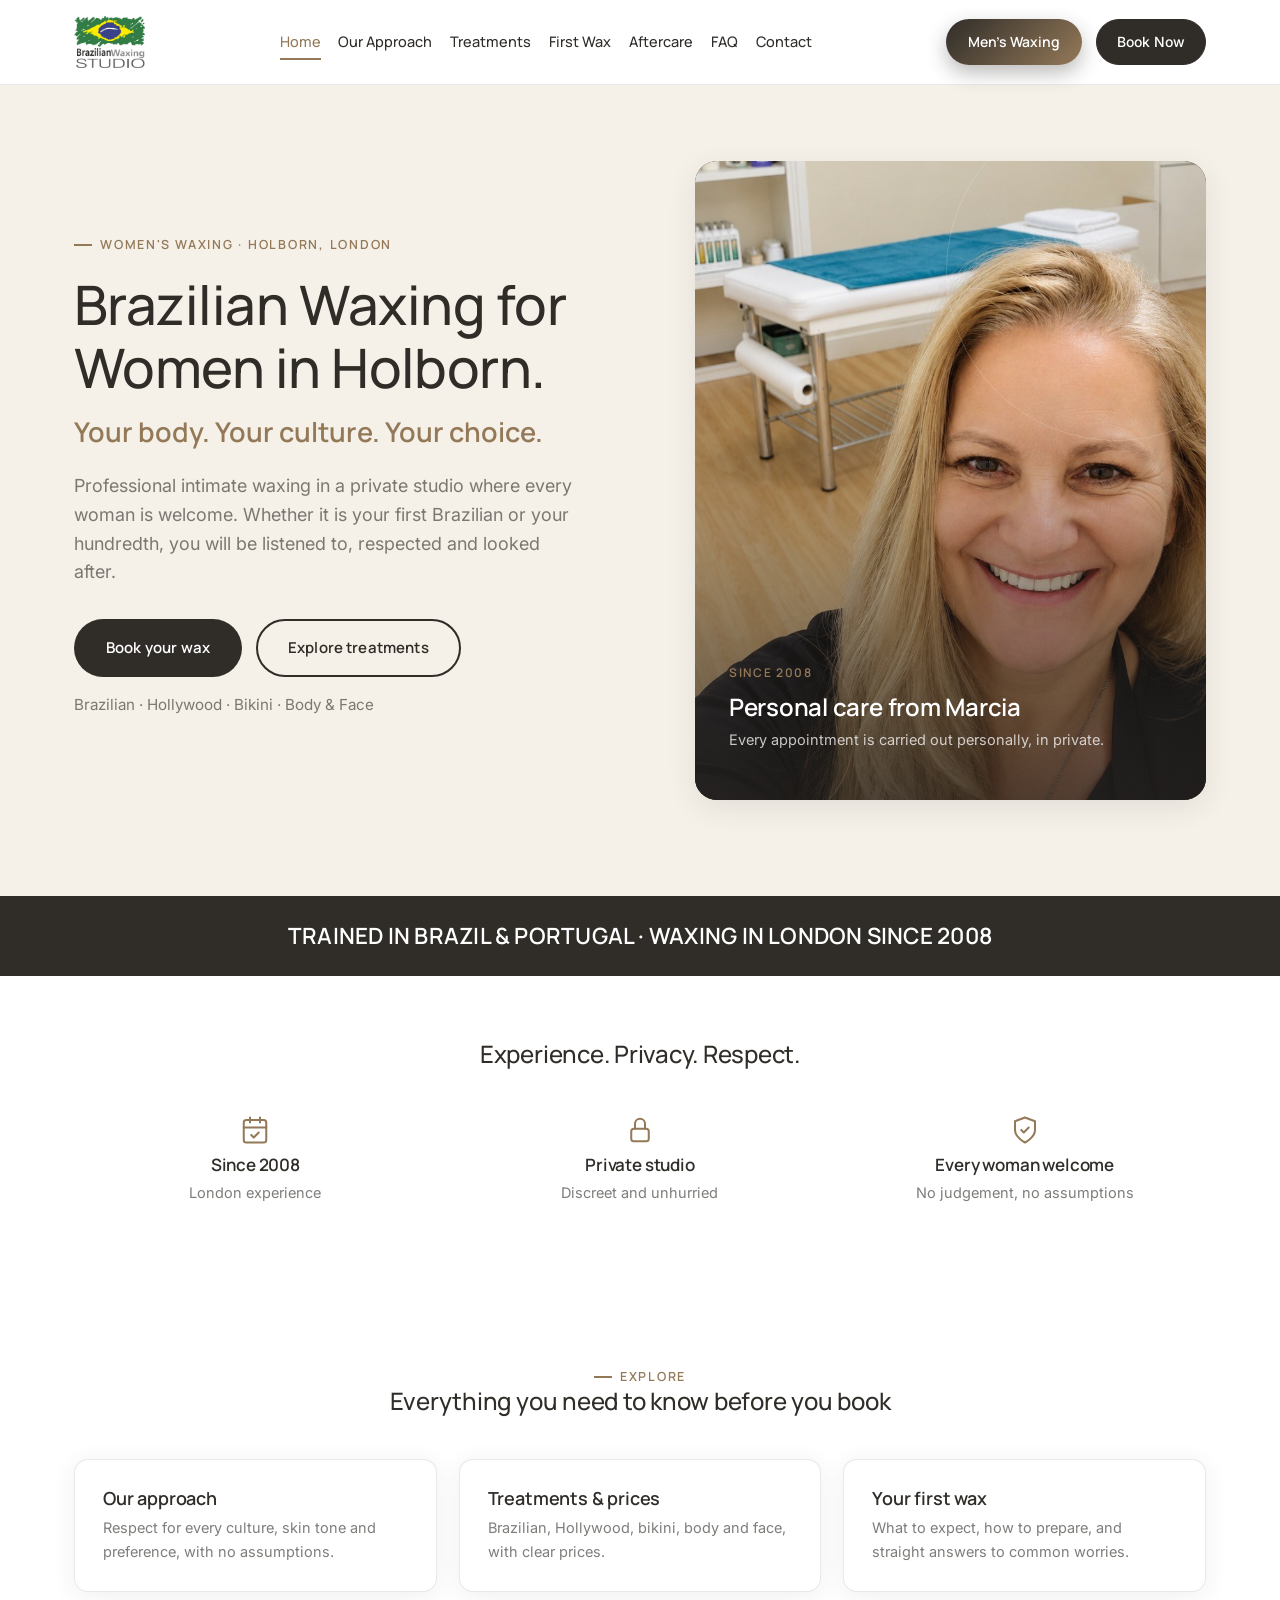
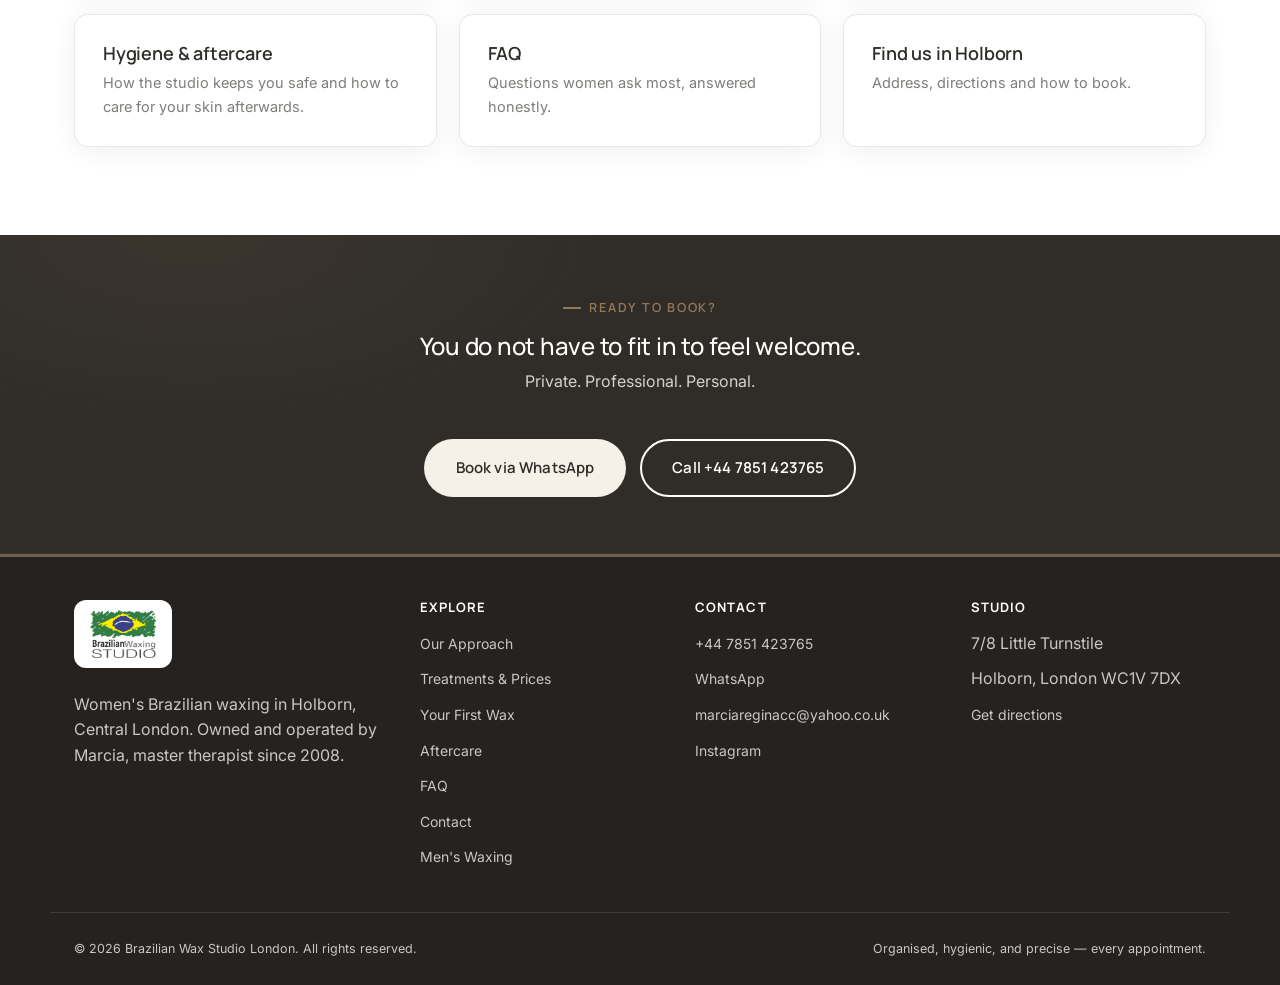
==== commit 73404475: "Add files via upload" ====
--- a/index.html
+++ b/index.html
@@ -11,17 +11,17 @@
 
 <header class="site-header">
   <div class="container nav-row">
-    <a href="#top" class="logo" aria-label="Brazilian Wax Studio — home">
+    <a href="index.html" class="logo" aria-label="Brazilian Wax Studio — home">
       <img src="assets/logo.png" alt="Brazilian Wax Studio" width="72" height="52">
     </a>
     <nav class="nav-links" id="nav-links">
-      <a href="#top" class="active">Home</a>
-      <a href="#approach">Our Approach</a>
-      <a href="#treatments">Treatments</a>
-      <a href="#first-wax">First Wax</a>
-      <a href="#aftercare">Aftercare</a>
-      <a href="#faq">FAQ</a>
-      <a href="#visit">Contact</a>
+      <a href="index.html" class="active">Home</a>
+      <a href="approach.html">Our Approach</a>
+      <a href="treatments.html">Treatments</a>
+      <a href="first-wax.html">First Wax</a>
+      <a href="aftercare.html">Aftercare</a>
+      <a href="faq.html">FAQ</a>
+      <a href="contact.html">Contact</a>
     </nav>
     <div class="nav-cta">
       <a href="https://guicracco.github.io/Brazilian-Wax-Studio/" class="nav-men-btn"><span>Men's Waxing</span></a>
@@ -42,7 +42,7 @@
       <p class="lede">Professional intimate waxing in a private studio where every woman is welcome. Whether it is your first Brazilian or your hundredth, you will be listened to, respected and looked after.</p>
       <div class="hero-ctas">
         <a href="https://wa.me/447851423765" class="btn btn-primary" target="_blank" rel="noopener">Book your wax</a>
-        <a href="#treatments" class="btn btn-outline">Explore treatments</a>
+        <a href="treatments.html" class="btn btn-outline">Explore treatments</a>
       </div>
       <p class="hero-treatments" style="margin-top:16px; color:var(--charcoal-60);">Brazilian · Hollywood · Bikini · Body &amp; Face</p>
     </div>
@@ -57,15 +57,11 @@
       </div>
     </div>
   </div>
-</section>
-
-<div class="tagline-band">
+</section><div class="tagline-band">
   <div class="container">
     <p>TRAINED IN BRAZIL &amp; PORTUGAL · WAXING IN LONDON SINCE 2008</p>
   </div>
-</div>
-
-<section class="section section--tight">
+</div><section class="section section--tight">
   <div class="container">
     <div class="section-head center">
       <h2>Experience. Privacy. Respect.</h2>
@@ -76,225 +72,22 @@
       <div class="trust-item"><svg viewBox="0 0 24 24" width="30" height="30" fill="none" stroke="#947958" stroke-width="1.6" stroke-linecap="round" stroke-linejoin="round" aria-hidden="true"><path d="M12 22s8-4 8-10V5l-8-3-8 3v7c0 6 8 10 8 10z"></path><path d="M9 12l2 2 4-4"></path></svg><h3>Every woman welcome</h3><p>No judgement, no assumptions</p></div>
     </div>
   </div>
-</section>
-
-<section class="section section--slate section--tight" id="approach">
+</section><section class="section">
   <div class="container">
     <div class="section-head center">
-      <span class="eyebrow">My approach</span>
-      <h2>Beauty without assumptions.</h2>
-      <p>Holborn is home to women who work, study, live and travel here from all over the world. Intimate waxing means different things to different women, and I believe a studio in this part of London should understand that.</p>
-      <p>You do not have to explain your background, defend your preferences or feel embarrassed about your body to receive excellent care. Your nationality, religion, age or appearance never tells me what you want. I ask, I explain, and I respect your decisions.</p>
+      <span class="eyebrow">Explore</span>
+      <h2>Everything you need to know before you book</h2>
     </div>
-    <div class="grid-3">
-      <div class="card"><h3>Your choice, your shape</h3><p>A natural look, a tidy bikini line, a Brazilian with a strip left at the front, or a Hollywood. There is no standard you need to follow and no choice you need to justify.</p></div>
-      <div class="card"><h3>Modesty and privacy</h3><p>If you have personal, cultural or religious preferences, tell me before your appointment. We will talk it through and agree how to proceed. Your details and your treatment stay discreet.</p></div>
-      <div class="card"><h3>Every skin and hair type</h3><p>Coarse, fine, curly, sensitive, prone to ingrown hairs: I take your skin and hair into account and never assume one technique suits everyone.</p></div>
-    </div>
-    <p class="reassure" style="margin-top:34px;">You are always welcome to say: "Please explain what you are doing." "I would like a quieter appointment." "Could we pause for a moment?"</p>
-  </div>
-</section>
-
-<section class="section" id="treatments">
-  <div class="container">
-    <div class="section-head center">
-      <span class="eyebrow">Services &amp; prices</span>
-      <h2>Women's Treatments &amp; Prices</h2>
-      <p>Not sure which wax to choose? Tell me the result you would like and I will explain the options in plain language. Everything is agreed with you before we begin.</p>
-    </div>
-
-    <div class="grid-2" style="margin-bottom:34px;">
-      <div class="card"><h3>Brazilian Wax</h3><p>Removes most intimate hair while letting you keep a strip, triangle or another agreed shape at the front.</p></div>
-      <div class="card"><h3>Hollywood Wax</h3><p>Complete hair removal from the agreed intimate areas, for a fully smooth finish.</p></div>
-      <div class="card"><h3>Bikini Line</h3><p>A neat tidy of the hair outside your underwear line, leaving the rest untouched.</p></div>
-      <div class="card"><h3>Deep Bikini</h3><p>A more defined finish, with extra hair removed along the sides and upper area.</p></div>
-    </div>
-
-    <div class="price-grid">
-      <div class="price-card">
-        <div class="price-card__head">
-          <h3>Intimate</h3>
-          <svg viewBox="0 0 24 24" fill="none" stroke="currentColor" stroke-width="2" stroke-linecap="round" stroke-linejoin="round"><path d="M12 2l2.4 7.4H22l-6 4.4 2.3 7.2L12 16.6 5.7 21l2.3-7.2L2 9.4h7.6z"></path></svg>
-        </div>
-        <div class="price-list">
-          <div class="price-row"><span class="name">Full Female Brazilian</span><span class="amount">£45.00</span></div>
-          <div class="price-row"><span class="name">Full Female Hollywood</span><span class="amount">£50.00</span></div>
-          <div class="price-row"><span class="name">Bikini Line</span><span class="amount">£25.00</span></div>
-          <div class="price-row"><span class="name">Deep Bikini</span><span class="amount">£35.00</span></div>
-        </div>
-      </div>
-      <div class="price-card">
-        <div class="price-card__head">
-          <h3>Body &amp; Face</h3>
-          <svg viewBox="0 0 24 24" fill="none" stroke="currentColor" stroke-width="2" stroke-linecap="round" stroke-linejoin="round"><path d="M12 2l2.4 7.4H22l-6 4.4 2.3 7.2L12 16.6 5.7 21l2.3-7.2L2 9.4h7.6z"></path></svg>
-        </div>
-        <div class="price-list">
-          <div class="price-row"><span class="name">Full Legs</span><span class="amount">£40.00</span></div>
-          <div class="price-row"><span class="name">Half Legs</span><span class="amount">£25.00</span></div>
-          <div class="price-row"><span class="name">Full Arms</span><span class="amount">£25.00</span></div>
-          <div class="price-row"><span class="name">Underarms</span><span class="amount">£12.00</span></div>
-          <div class="price-row"><span class="name">Eyebrow Shaping</span><span class="amount">£12.00</span></div>
-          <div class="price-row"><span class="name">Upper Lip</span><span class="amount">£10.00</span></div>
-          <div class="price-row"><span class="name">Full Face</span><span class="amount">£35.00</span></div>
-        </div>
-      </div>
-    </div>
-
-    <p class="price-note" style="justify-content:center; margin-top:30px;">
-      <svg viewBox="0 0 24 24" fill="none" stroke="currentColor" stroke-width="2" stroke-linecap="round" stroke-linejoin="round"><circle cx="12" cy="12" r="10"></circle><path d="M12 16v-4M12 8h.01"></path></svg>
-      Prices may vary slightly depending on hair growth. Call +44 7851 423765 for an exact quote.
-    </p>
-    <div class="hero-ctas flex-center" style="margin-top:26px;">
-      <a href="https://wa.me/447851423765" class="btn btn-primary" target="_blank" rel="noopener">Book your appointment</a>
+    <div class="link-cards">
+      <a class="card" href="approach.html"><h3>Our approach</h3><p>Respect for every culture, skin tone and preference, with no assumptions.</p></a>
+      <a class="card" href="treatments.html"><h3>Treatments &amp; prices</h3><p>Brazilian, Hollywood, bikini, body and face, with clear prices.</p></a>
+      <a class="card" href="first-wax.html"><h3>Your first wax</h3><p>What to expect, how to prepare, and straight answers to common worries.</p></a>
+      <a class="card" href="aftercare.html"><h3>Hygiene &amp; aftercare</h3><p>How the studio keeps you safe and how to care for your skin afterwards.</p></a>
+      <a class="card" href="faq.html"><h3>FAQ</h3><p>Questions women ask most, answered honestly.</p></a>
+      <a class="card" href="contact.html"><h3>Find us in Holborn</h3><p>Address, directions and how to book.</p></a>
     </div>
   </div>
 </section>
-
-<section class="section section--slate section--tight">
-  <div class="container">
-    <div class="section-head center">
-      <span class="eyebrow">Our signature method</span>
-      <h2>The 3-Step Waxing Technique</h2>
-      <p>Every appointment follows the same careful process I have refined over 18 years, built for hygiene, comfort and lasting results.</p>
-    </div>
-    <div class="ritual">
-      <div class="ritual-step">
-        <div class="num">1</div>
-        <h3>Pre-Wax Cleansing &amp; Preparation</h3>
-        <p>Skin is thoroughly cleansed and soothed, and prepared for waxing to minimise sensitivity and reduce the risk of irritation.</p>
-      </div>
-      <div class="ritual-step">
-        <div class="num">2</div>
-        <h3>Creamy Wax Application</h3>
-        <p>Strip wax is used for body areas; strip-less hot wax is used for sensitive intimate zones, applied with precision and care.</p>
-      </div>
-      <div class="ritual-step">
-        <div class="num">3</div>
-        <h3>Residue Removal &amp; Hydration</h3>
-        <p>All residue is carefully removed and a calming hydration lotion is applied to leave skin soft, soothed and smooth.</p>
-      </div>
-    </div>
-  </div>
-</section>
-
-<section class="section" id="first-wax">
-  <div class="container">
-    <div class="first-band">
-      <div class="section-head center">
-        <span class="eyebrow">A personal, professional approach</span>
-        <h2>Your first Brazilian wax? You are in experienced hands.</h2>
-        <p>You do not need to know the terminology or arrive knowing exactly what you want. We begin with a short conversation: your chosen treatment, the areas you would like treated, your skin and any worries. You can ask me to pause or stop at any point.</p>
-      </div>
-      <div class="grid-2">
-        <div>
-          <h3>Before your appointment</h3>
-          <ul class="checklist">
-            <li>Let your hair grow to about 6 mm (a quarter of an inch). If you have recently shaved, wait a little longer.</li>
-            <li>Arrive with clean skin and avoid heavy oils or creams on the day.</li>
-            <li>Avoid harsh exfoliation just before your visit.</li>
-            <li>Tell me about skin sensitivities, recent skin treatments, allergies or medication that may affect your skin.</li>
-          </ul>
-        </div>
-        <div>
-          <h3>Common questions</h3>
-          <ul class="checklist">
-            <li><b>Will it hurt?</b> It can be uncomfortable, especially the first time. I cannot promise a pain-free wax, but I work carefully and listen.</li>
-            <li><b>What if I feel embarrassed?</b> You do not need to apologise for your body, your hair or your questions.</li>
-            <li><b>Can I change my mind?</b> Yes, at any time, for any area.</li>
-          </ul>
-        </div>
-      </div>
-    </div>
-  </div>
-</section>
-
-<section class="section section--slate section--tight" id="hygiene">
-  <div class="container">
-    <div class="section-head center">
-      <span class="eyebrow">Hygiene &amp; safety</span>
-      <h2>Your safety comes first.</h2>
-      <p>Intimate waxing calls for high standards of hygiene, skin assessment and professional boundaries. You are always welcome to ask about my procedures or the products I use.</p>
-    </div>
-    <div class="grid-2">
-      <div class="card"><h3>A clean room, every client</h3><ul class="checklist"><li>Fresh disposable couch paper and clean towels for each client</li><li>Single-use applicators, with no double-dipping</li><li>Treatment bed and surfaces cleaned between appointments</li></ul></div>
-      <div class="card"><h3>A careful approach to your skin</h3><ul class="checklist"><li>I check your skin is suitable before waxing</li><li>Waxing is not suitable over broken, inflamed or infected skin</li><li>If in doubt, I may suggest postponing or checking with a healthcare professional</li></ul></div>
-    </div>
-  </div>
-</section>
-
-<section class="section section--tight" id="aftercare">
-  <div class="container">
-    <div class="section-head center">
-      <span class="eyebrow">Aftercare</span>
-      <h2>Looking After Your Skin Post-Wax</h2>
-      <p>Redness or slight sensitivity is normal for a short time. Simple steps keep your skin calm and smooth.</p>
-    </div>
-    <div class="aftercare-grid">
-      <div class="aftercare-card">
-        <span class="hrs">48h</span>
-        <h4>Avoid UV &amp; sunlight exposure</h4>
-        <p>Freshly waxed skin is more sensitive to sunlight. Avoid direct sun and sunbeds for 48 hours.</p>
-      </div>
-      <div class="aftercare-card">
-        <span class="hrs">24h</span>
-        <h4>Avoid saunas, hot baths &amp; sunbeds</h4>
-        <p>Heat can irritate freshly waxed skin. Stick to lukewarm showers for the first 24 hours.</p>
-      </div>
-      <div class="aftercare-card">
-        <span class="hrs">24h</span>
-        <h4>Avoid intense exercise</h4>
-        <p>Sweat and friction can irritate the skin. Take it easy for a day and wear loose, breathable clothing.</p>
-      </div>
-    </div>
-    <p class="muted text-center" style="margin-top:26px; max-width:760px; margin-left:auto; margin-right:auto;">Once your skin has settled, gentle exfoliation can help prevent ingrown hairs. Never pick or squeeze them. If you have persistent pain, spreading redness, pus or significant swelling, please seek advice from a healthcare professional. This is general guidance and does not replace medical advice.</p>
-  </div>
-</section>
-
-<section class="section section--slate section--tight" id="faq">
-  <div class="container">
-    <div class="section-head center">
-      <span class="eyebrow">FAQ</span>
-      <h2>Questions women ask most</h2>
-    </div>
-    <div class="faq-list">
-      <details><summary>What is the difference between a Brazilian and a Hollywood wax?</summary><p>A Brazilian removes most intimate hair and can leave a strip or small shape at the front if you wish. A Hollywood removes all hair from the agreed intimate areas. We confirm exactly what is included before I begin.</p></details>
-      <details><summary>I have never had a Brazilian wax. Can I still book?</summary><p>Absolutely. Many clients come for their first wax with me. I explain each step, and you can ask questions or pause whenever you need to.</p></details>
-      <details><summary>Can I keep some hair?</summary><p>Yes. You can keep a strip, a triangle or a natural look. You never need to justify your choice.</p></details>
-      <details><summary>Can I request extra privacy or discuss modesty?</summary><p>Yes. Please tell me before your appointment so we can discuss your preferences and agree what is possible.</p></details>
-      <details><summary>Will I be treated by a woman?</summary><p>Yes. Every women's appointment is carried out personally by Marcia.</p></details>
-      <details><summary>Do you understand different cultures and skin tones?</summary><p>I treat women from many backgrounds and I never assume what you want from your nationality, religion or appearance. I ask, I listen and I adapt the treatment to your skin and hair.</p></details>
-      <details><summary>What if my skin is sensitive?</summary><p>Let me know about sensitivity, ingrown hairs, previous irritation or recent skin treatments. I will tell you honestly whether waxing is suitable and how to approach it.</p></details>
-      <details><summary>Can I have a wax during my period?</summary><p>It is possible, but skin can be more sensitive at that time. Tell me when you book and we will decide together.</p></details>
-      <details><summary>Can I book if English is not my first language?</summary><p>Of course. I am Brazilian and also speak Portuguese. If you would like simpler explanations or extra time to talk things through, just say so.</p></details>
-      <details><summary>How long will the results last?</summary><p>It varies with your hair growth cycle, but many clients enjoy smooth results for around three to four weeks, with finer regrowth over time.</p></details>
-      <details><summary>What if I feel uncomfortable during the appointment?</summary><p>Tell me straight away. We can pause, adjust or stop, and you stay in control throughout.</p></details>
-      <details><summary>How much does a Brazilian wax cost?</summary><p>A Full Female Brazilian is £45 and a Full Female Hollywood is £50. See the price list above for everything else.</p></details>
-    </div>
-  </div>
-</section>
-
-<section class="section" id="visit">
-  <div class="container">
-    <div class="section-head center">
-      <span class="eyebrow">Visit the studio</span>
-      <h2>Find Us in Holborn</h2>
-      <p>7/8 Little Turnstile, Holborn, London WC1V 7DX</p>
-    </div>
-    <div class="location-media">
-      <img src="assets/studio-entrance.jpg" alt="Entrance to Brazilian Wax Studio" class="studio-photo">
-      <div class="location-info">
-        <span class="eyebrow">Studio address</span>
-        <h3>Brazilian Wax Studio</h3>
-        <p>7/8 Little Turnstile<br>Holborn, London WC1V 7DX</p>
-        <div class="hero-ctas">
-          <a class="btn btn-outline" href="https://www.google.com/maps/dir/?api=1&amp;destination=7%2F8+Little+Turnstile%2C+Holborn%2C+London+WC1V+7DX" target="_blank" rel="noopener">Get directions</a>
-          <a class="btn btn-primary" href="https://wa.me/447851423765" target="_blank" rel="noopener">Contact to book</a>
-        </div>
-      </div>
-    </div>
-  </div>
-</section>
-
 <section class="section section--navy section--tight">
   <div class="container text-center">
     <span class="eyebrow" style="color:var(--gold);">Ready to book?</span>
@@ -318,11 +111,12 @@
     <div class="footer-col">
       <h4>Explore</h4>
       <ul>
-        <li><a href="#approach">Our Approach</a></li>
-        <li><a href="#treatments">Treatments &amp; Prices</a></li>
-        <li><a href="#first-wax">Your First Wax</a></li>
-        <li><a href="#aftercare">Aftercare</a></li>
-        <li><a href="#faq">FAQ</a></li>
+        <li><a href="approach.html">Our Approach</a></li>
+        <li><a href="treatments.html">Treatments &amp; Prices</a></li>
+        <li><a href="first-wax.html">Your First Wax</a></li>
+        <li><a href="aftercare.html">Aftercare</a></li>
+        <li><a href="faq.html">FAQ</a></li>
+        <li><a href="contact.html">Contact</a></li>
         <li><a href="https://guicracco.github.io/Brazilian-Wax-Studio/">Men's Waxing</a></li>
       </ul>
     </div>
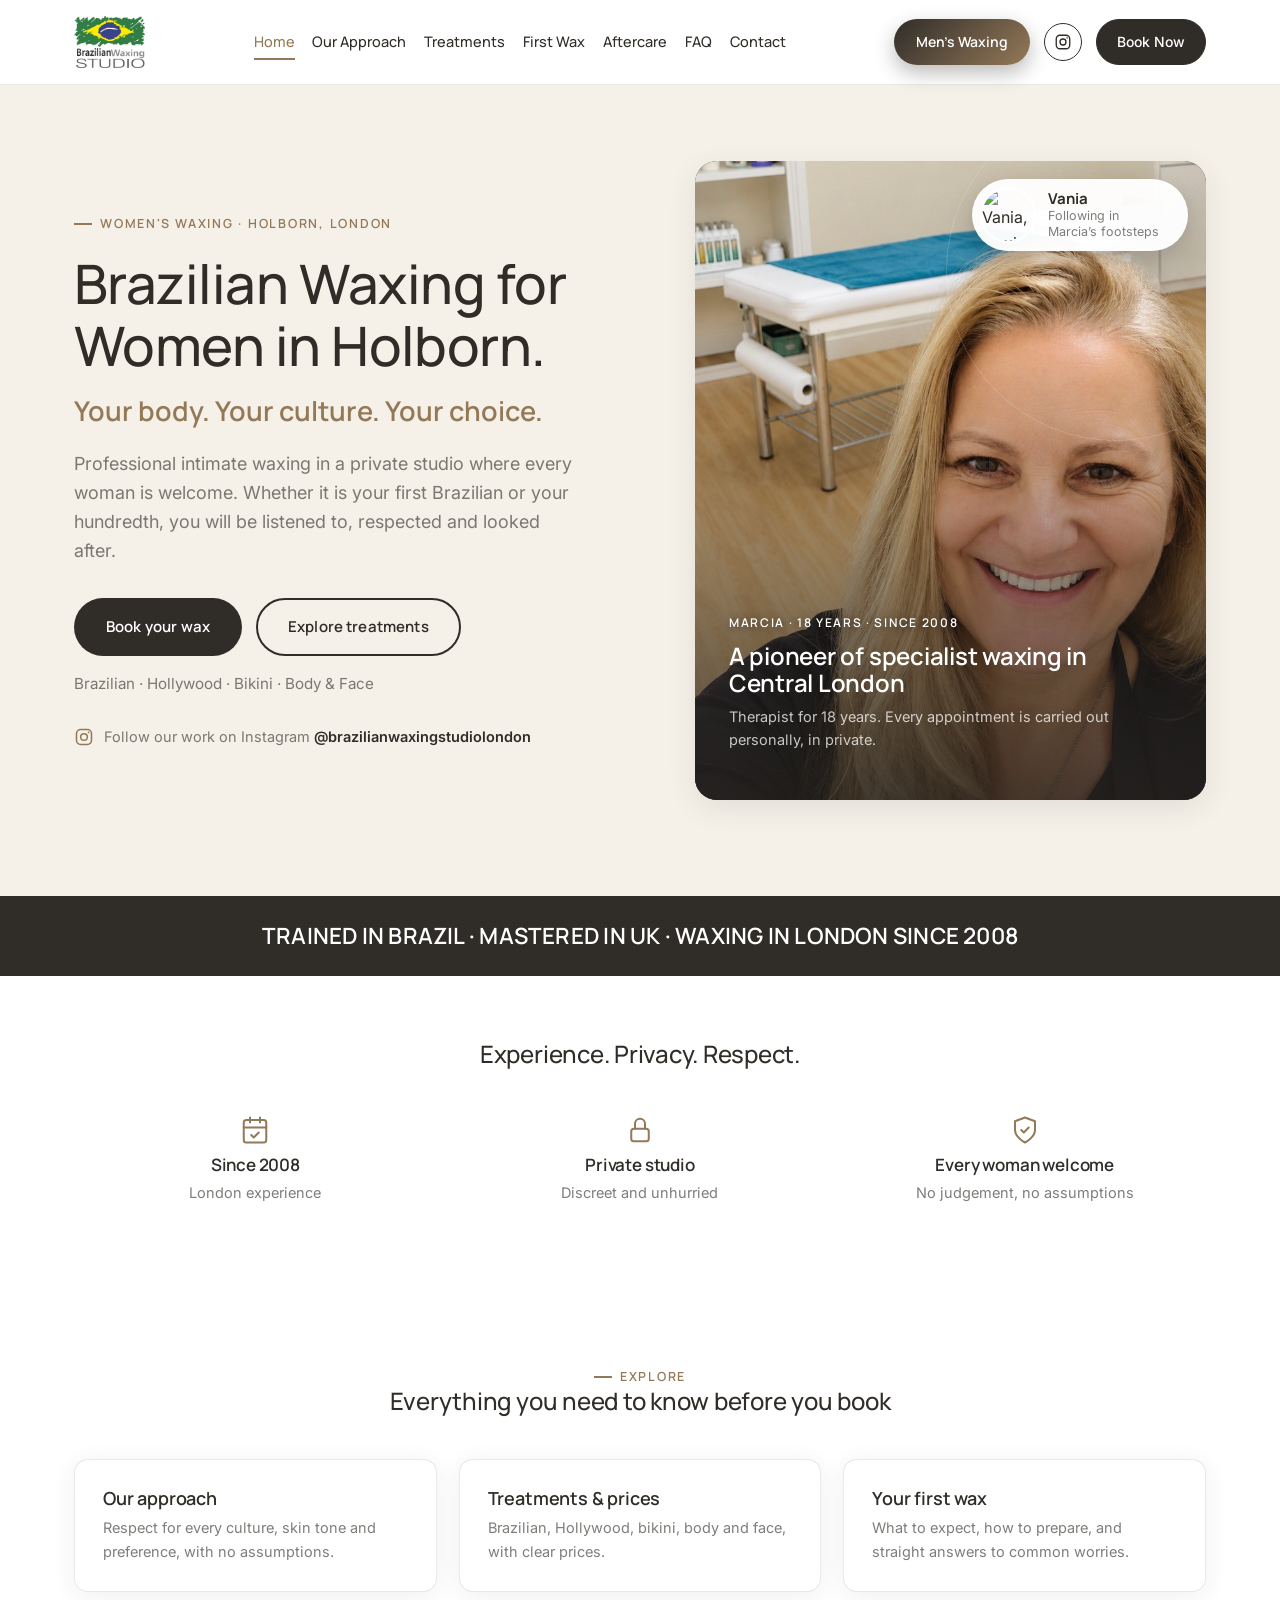
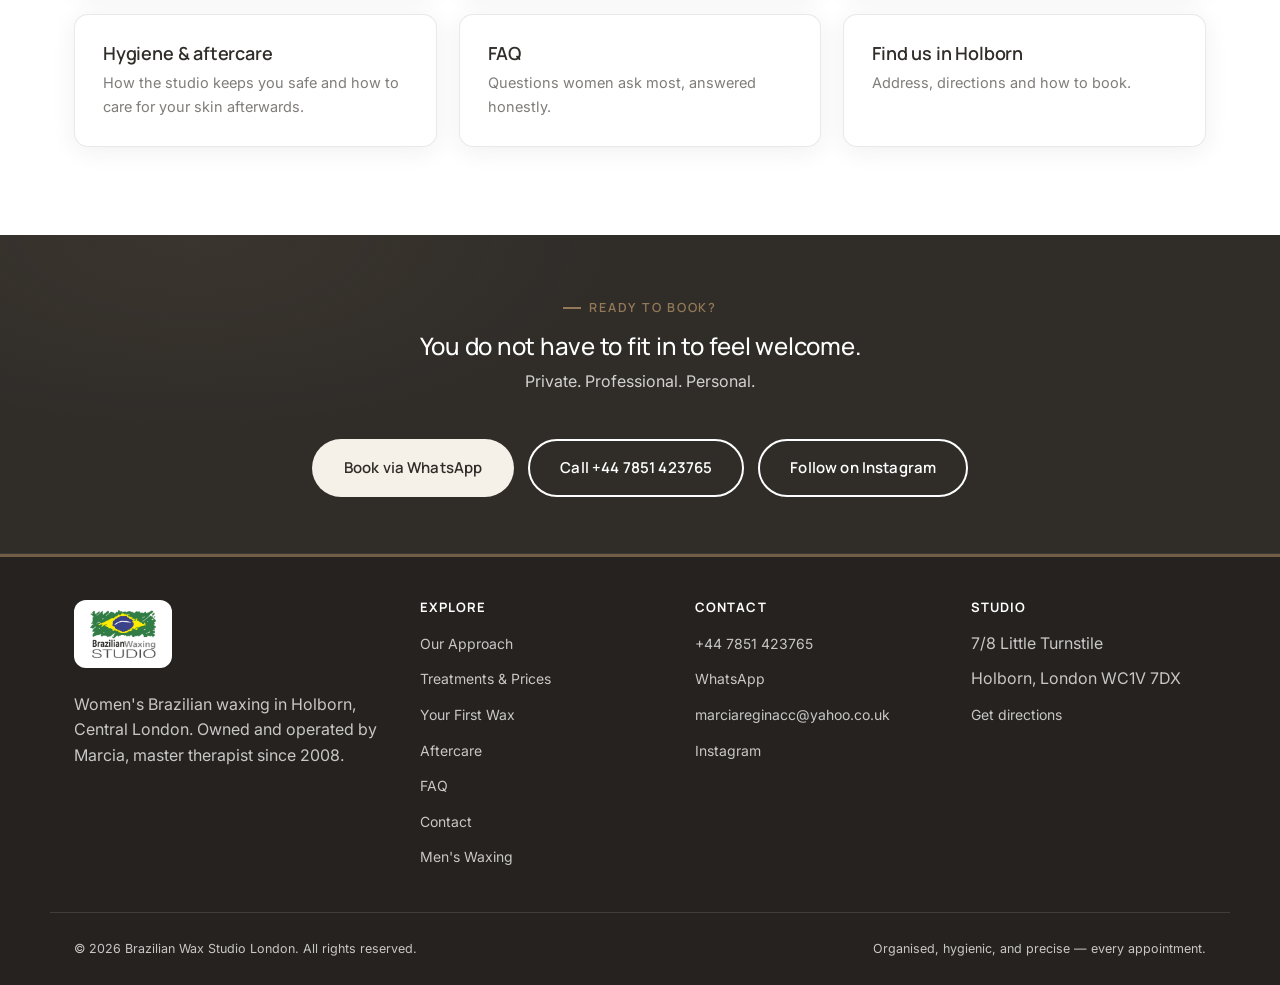
==== commit a3e7428e: "Add files via upload" ====
--- a/index.html
+++ b/index.html
@@ -25,6 +25,7 @@
     </nav>
     <div class="nav-cta">
       <a href="https://guicracco.github.io/Brazilian-Wax-Studio/" class="nav-men-btn"><span>Men's Waxing</span></a>
+      <a href="https://www.instagram.com/brazilianwaxingstudiolondon/" class="nav-ig-btn" target="_blank" rel="noopener" aria-label="Follow us on Instagram"><svg viewBox="0 0 24 24" fill="none" stroke="currentColor" stroke-width="1.8" stroke-linecap="round" stroke-linejoin="round" aria-hidden="true"><rect x="3" y="3" width="18" height="18" rx="5"></rect><circle cx="12" cy="12" r="4"></circle><circle cx="17.5" cy="6.5" r="1" fill="currentColor" stroke="none"></circle></svg></a>
       <a href="https://wa.me/447851423765" class="nav-book-btn" target="_blank" rel="noopener"><span>Book Now</span></a>
       <button class="nav-toggle" id="nav-toggle" aria-label="Open menu" aria-expanded="false">
         <svg viewBox="0 0 24 24" fill="none" stroke="currentColor" stroke-width="2" stroke-linecap="round" stroke-linejoin="round"><path d="M3 12h18M3 6h18M3 18h18"></path></svg>
@@ -45,21 +46,26 @@
         <a href="treatments.html" class="btn btn-outline">Explore treatments</a>
       </div>
       <p class="hero-treatments" style="margin-top:16px; color:var(--charcoal-60);">Brazilian · Hollywood · Bikini · Body &amp; Face</p>
+      <a href="https://www.instagram.com/brazilianwaxingstudiolondon/" class="ig-link" target="_blank" rel="noopener"><svg viewBox="0 0 24 24" fill="none" stroke="currentColor" stroke-width="1.8" stroke-linecap="round" stroke-linejoin="round" aria-hidden="true"><rect x="3" y="3" width="18" height="18" rx="5"></rect><circle cx="12" cy="12" r="4"></circle><circle cx="17.5" cy="6.5" r="1" fill="currentColor" stroke="none"></circle></svg><span>Follow our work on Instagram <b>@brazilianwaxingstudiolondon</b></span></a>
     </div>
     <div class="hero-visual hero-visual--photo" style="aspect-ratio:4/5;">
-      <img src="assets/marcia-owner.jpg" alt="Marcia, women's waxing therapist at Brazilian Wax Studio, Holborn" class="hero-visual__image">
+      <img src="assets/marcia-owner.jpg" alt="Marcia, women's waxing therapist for 18 years at Brazilian Wax Studio, Holborn" class="hero-visual__image">
       <div class="ring ring--1"></div>
       <div class="ring ring--2"></div>
+      <div class="team-pill">
+        <img src="assets/vania.jpg" alt="Vania, waxing therapist at Brazilian Wax Studio" width="56" height="56">
+        <div><b>Vania</b><span>Following in Marcia&rsquo;s footsteps</span></div>
+      </div>
       <div class="content">
-        <span class="tag">Since 2008</span>
-        <h3>Personal care from Marcia</h3>
-        <p>Every appointment is carried out personally, in private.</p>
+        <span class="tag">Marcia &middot; 18 years &middot; Since 2008</span>
+        <h3>A pioneer of specialist waxing in Central London</h3>
+        <p>Therapist for 18 years. Every appointment is carried out personally, in private.</p>
       </div>
     </div>
   </div>
 </section><div class="tagline-band">
   <div class="container">
-    <p>TRAINED IN BRAZIL &amp; PORTUGAL · WAXING IN LONDON SINCE 2008</p>
+    <p>TRAINED IN BRAZIL · MASTERED IN UK · WAXING IN LONDON SINCE 2008</p>
   </div>
 </div><section class="section section--tight">
   <div class="container">
@@ -96,6 +102,7 @@
     <div class="hero-ctas flex-center mt-lg">
       <a href="https://wa.me/447851423765" class="btn btn-gold" target="_blank" rel="noopener">Book via WhatsApp</a>
       <a href="tel:+447851423765" class="btn btn-outline">Call +44 7851 423765</a>
+      <a href="https://www.instagram.com/brazilianwaxingstudiolondon/" class="btn btn-outline" target="_blank" rel="noopener">Follow on Instagram</a>
     </div>
   </div>
 </section>
--- a/style.css
+++ b/style.css
@@ -1164,3 +1164,24 @@
 .photo-pair figure{ margin:0; border-radius:18px; overflow:hidden; box-shadow:var(--shadow-card); background:var(--slate); }
 .photo-pair img{ width:100%; height:auto; aspect-ratio:16/10; object-fit:cover; display:block; }
 @media (max-width:700px){ .photo-pair{ grid-template-columns:1fr; } }
+
+/* ---------- Instagram + team pill ---------- */
+.nav-ig-btn{ display:inline-flex; align-items:center; justify-content:center; width:38px; height:38px; border-radius:50%; border:1.5px solid var(--charcoal); color:var(--charcoal); transition:all .2s ease; flex-shrink:0; }
+.nav-ig-btn svg{ width:18px; height:18px; }
+.nav-ig-btn:hover{ background:var(--charcoal); color:var(--white); }
+.ig-link{ display:inline-flex; align-items:center; gap:10px; margin-top:14px; font-size:14.5px; color:var(--charcoal-60); }
+.ig-link svg{ width:20px; height:20px; color:var(--gold); flex-shrink:0; }
+.ig-link b{ color:var(--charcoal); font-weight:600; }
+.ig-link:hover b{ color:var(--gold); }
+.team-pill{ position:absolute; z-index:3; top:18px; right:18px; display:flex; align-items:center; gap:12px; max-width:calc(100% - 36px); padding:8px 20px 8px 8px; background:rgba(255,255,255,.96); border-radius:999px; box-shadow:0 8px 24px rgba(37,34,31,.22); }
+.team-pill img{ width:56px; height:56px; border-radius:50%; object-fit:cover; flex-shrink:0; border:2px solid var(--white); }
+.team-pill b{ display:block; font-family:var(--font-display); font-size:15px; color:var(--navy); line-height:1.2; }
+.team-pill span{ display:block; font-size:12.5px; line-height:1.3; color:var(--charcoal-60); max-width:15ch; }
+@media (max-width:560px){
+  .site-header .nav-cta .nav-ig-btn{ width:32px; height:32px; }
+  .site-header .nav-cta .nav-ig-btn svg{ width:16px; height:16px; }
+  .team-pill{ top:12px; right:12px; padding:6px 14px 6px 6px; gap:9px; }
+  .team-pill img{ width:44px; height:44px; }
+}
+.hero-visual--photo .content .tag{ color:#fff; text-shadow:0 1px 8px rgba(0,0,0,.55); }
+.hero-visual--photo::after{ background:linear-gradient(180deg, rgba(37,34,31,.04) 30%, rgba(37,34,31,.82) 100%); }
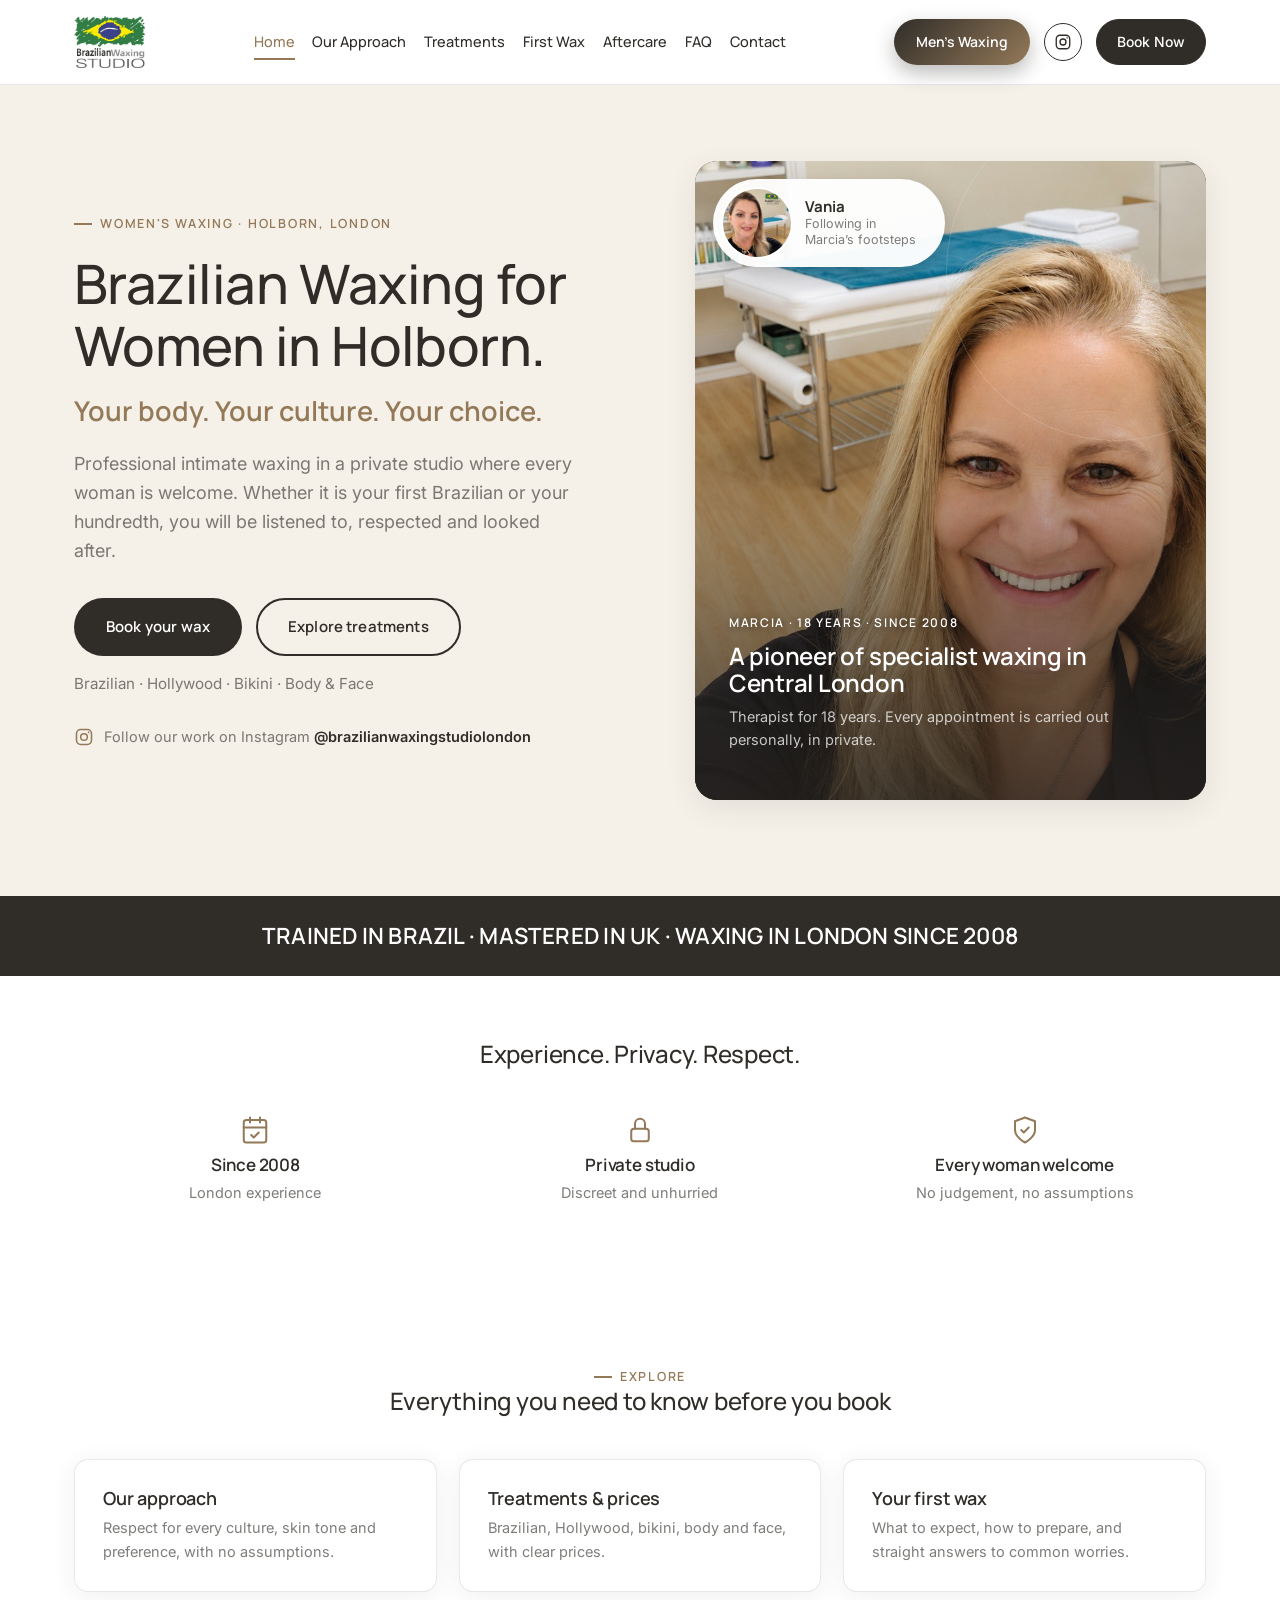
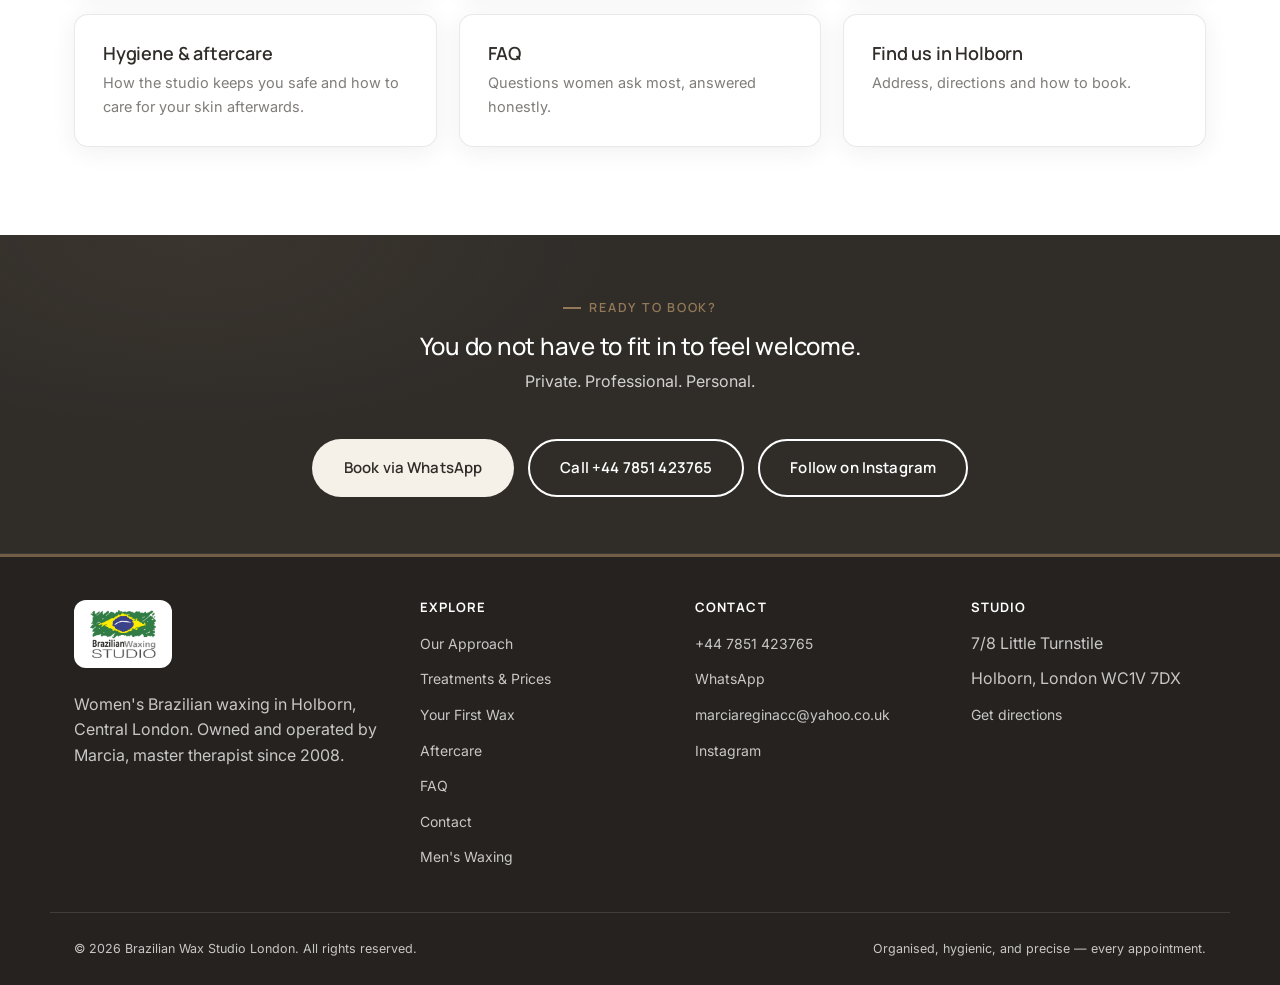
==== commit a169c691: "Atualiza site masculino" ====
--- a/index.html
+++ b/index.html
@@ -53,7 +53,7 @@
       <div class="ring ring--1"></div>
       <div class="ring ring--2"></div>
       <div class="team-pill">
-        <img src="assets/vania.jpg" alt="Vania, waxing therapist at Brazilian Wax Studio" width="56" height="56">
+        <img src="assets/vania.jpeg" alt="Vania, waxing therapist at Brazilian Wax Studio" width="56" height="56">
         <div><b>Vania</b><span>Following in Marcia&rsquo;s footsteps</span></div>
       </div>
       <div class="content">
--- a/style.css
+++ b/style.css
@@ -1018,134 +1018,134 @@
 .link-cards .card{ display:block; }
 .link-cards .card h3{ font-size:18px; margin:0 0 8px; }
 .link-cards .card p{ margin:0; color: var(--charcoal-60); font-size:14.5px; }
-
-
-/* Hero masculino */
-.hero-tagline{ font-family: var(--font-display); font-weight: 600; font-size: clamp(1.25rem, 2.4vw, 1.7rem); color: var(--green); margin-top: 12px; }
-.hero-types{ margin-top: 18px; font-size: 15px; color: var(--charcoal); }
-.hero-years{ margin-top: 6px; font-size: 14px; font-weight: 500; color: var(--charcoal-60); }
-
-/* Fonte mais leve nos titulos */
-h1, h2{ font-weight: 500; }
-h3{ font-weight: 600; }
-.logo .l1{ font-weight: 500; }
-
-
-/* ===== Tema marfim / carvao / bronze ===== */
-.hero{ background: var(--slate); }
-.btn-primary{ background: var(--charcoal); color: var(--white); box-shadow: none; }
-.btn-primary:hover{ background: var(--green-dark); }
-.btn-gold{ background: var(--slate); color: var(--charcoal); box-shadow: none; }
-.nav-women-btn{ background: transparent; color: var(--charcoal); border: 1.5px solid var(--charcoal); box-shadow: none; padding: 10px 16px; border-radius: 999px; font-size: 14px; }
-.nav-women-btn:hover{ background: var(--charcoal); color: var(--white); }
-.nav-book-btn{ background: var(--charcoal); color: var(--white); padding: 11px 20px; border-radius: 999px; font-size: 14px; font-weight: 500; border: 1.5px solid var(--charcoal); }
-.nav-book-btn:hover{ background: var(--green-dark); border-color: var(--green-dark); }
-h1, h2{ font-weight: 500; }
-h3{ font-weight: 600; }
-.logo .l1{ font-weight: 500; }
-.more{ color: var(--green-dark); font-weight: 500; text-transform: uppercase; letter-spacing: .04em; font-size: 14px; }
-.more:hover{ text-decoration: underline; }
-
-/* ===== Novas secoes da pagina inicial ===== */
-.strip3{ text-align: center; border: 1px solid var(--border); border-radius: 16px; padding: 32px 24px; background: var(--white); }
-.strip3 h2{ font-size: clamp(1.4rem, 2.6vw, 2rem); margin-bottom: 26px; }
-.strip3__items{ display: grid; grid-template-columns: repeat(3, 1fr); gap: 24px; }
-.strip3__items div{ display: flex; flex-direction: column; align-items: center; gap: 4px; }
-.strip3__items svg{ width: 28px; height: 28px; color: var(--green); margin-bottom: 6px; }
-.strip3__items strong{ font-weight: 600; }
-.strip3__items span{ font-size: 14px; color: var(--charcoal-60); }
-.split{ display: grid; grid-template-columns: 1fr 1fr; gap: 56px; align-items: center; }
-.split p{ margin-top: 14px; color: var(--charcoal-60); }
-.split__img img{ width: 100%; height: 100%; max-height: 440px; object-fit: cover; border-radius: 16px; display: block; }
-.split__img--portrait img{ max-height: 520px; object-position: center top; }
-.split--rev .split__img{ order: 2; }
-.explore-grid{ display: grid; grid-template-columns: repeat(3, 1fr); gap: 22px; }
-.explore-grid .card{ display: flex; flex-direction: column; gap: 10px; }
-.explore-grid .more{ margin-top: auto; }
-.card--soft{ background: var(--slate); }
-.first-band{ background: var(--slate); border-radius: 18px; padding: clamp(28px, 5vw, 56px); max-width: 860px; margin: 0 auto; }
-.first-band p{ margin: 14px 0; color: var(--charcoal-60); }
-.first-band .btn{ margin-top: 10px; }
-.practical{ margin-top: 34px; }
-.practical__box{ background: var(--slate); border-radius: 16px; padding: 26px 28px; }
-.practical__box ul{ list-style: none; padding: 0; margin: 14px 0 0; display: grid; gap: 10px; }
-.practical__box a{ text-decoration: underline; }
-@media (max-width: 860px){
-  .split, .explore-grid, .strip3__items{ grid-template-columns: 1fr; }
-  .split--rev .split__img{ order: 0; }
-  .split{ gap: 28px; }
-}
-.split__img--portrait img{ max-height: none; height: auto; }
-
-
-/* --- homepage redesign additions --- */
-.trust-grid--3{ grid-template-columns: repeat(3,1fr); }
-.trust-grid--3 .trust-item{ text-align:center; border-left:0; padding:4px 12px; }
-.trust-grid--3 .trust-item svg{ display:block; margin:0 auto 10px; }
-@media (max-width: 960px){ .trust-grid--3{ grid-template-columns: repeat(3,1fr); } }
-@media (max-width: 560px){ .trust-grid--3{ grid-template-columns: 1fr; } }
-.hero-treatments{ font-size:.95rem; }
-
-
-/* ===== Logo (imagem) e fotos do trabalho ===== */
-.logo{ flex-direction:row; align-items:center; }
-.logo img{ height:52px; width:auto; display:block; }
-.footer-logo{ display:inline-block; background:#fff; padding:10px 16px; border-radius:12px; }
-.footer-logo img{ height:48px; width:auto; display:block; }
-@media (max-width:560px){ .logo img{ height:40px; } }
-.hero-photo{ position:relative; }
-.hero-photo .photo-frame{ margin:0; }
-.hero-photo__tag{ position:absolute; left:16px; bottom:16px; background:rgba(48,45,41,.86); color:#fff; font-family:var(--font-display); font-weight:600; font-size:12px; letter-spacing:.1em; text-transform:uppercase; padding:9px 14px; border-radius:999px; }
-.photo-frame{ margin:0 auto 36px; border-radius:18px; overflow:hidden; box-shadow:var(--shadow-card); background:var(--slate); }
-.photo-frame img{ width:100%; height:auto; display:block; }
-.photo-frame--wide{ max-width:900px; }
-.banner-photo{ display:block; max-width:1000px; margin:0 auto; border-radius:18px; overflow:hidden; box-shadow:var(--shadow-card); transition:transform .25s ease, box-shadow .25s ease; }
-.banner-photo:hover{ transform:translateY(-4px); }
-.banner-photo img{ width:100%; height:auto; display:block; }
-
-/* ===== Fix: botão "Women's Waxing" no celular ===== */
-@media (max-width: 560px){
-  .site-header .nav-cta{ gap: 6px; }
-  .site-header .nav-cta .nav-women-btn{
-    width: auto;
-    height: auto;
-    min-width: 0;
-    padding: 8px 12px;
-    gap: 0;
-    flex-shrink: 0;
-    display: flex;
-    align-items: center;
-    justify-content: center;
-    background: transparent;
-    border: 1.5px solid var(--charcoal);
-    color: var(--charcoal);
-    font-size: 12px;
-    line-height: 1;
-  }
-  /* mostra o texto curto "Women" no lugar do texto escondido */
-  .site-header .nav-cta .nav-women-btn span{
-    position: static;
-    width: auto;
-    height: auto;
-    margin: 0;
-    padding: 0;
-    overflow: visible;
-    clip: auto;
-    font-size: 0;
-  }
-  .site-header .nav-cta .nav-women-btn span::after{
-    content: "Women's";
-    font-size: 12px;
-    font-weight: 600;
-  }
-  .site-header .nav-cta .nav-women-btn:hover,
-  .site-header .nav-cta .nav-women-btn:active{
-    background: var(--charcoal);
-    color: var(--white);
-  }
-  /* "Book Now" um pouco menor para caber tudo na linha */
-  .site-header .nav-cta .nav-book-btn{ padding: 8px 12px; font-size: 12px; white-space: nowrap; }
-  .logo img{ height: 34px; }
+
+
+/* Hero masculino */
+.hero-tagline{ font-family: var(--font-display); font-weight: 600; font-size: clamp(1.25rem, 2.4vw, 1.7rem); color: var(--green); margin-top: 12px; }
+.hero-types{ margin-top: 18px; font-size: 15px; color: var(--charcoal); }
+.hero-years{ margin-top: 6px; font-size: 14px; font-weight: 500; color: var(--charcoal-60); }
+
+/* Fonte mais leve nos titulos */
+h1, h2{ font-weight: 500; }
+h3{ font-weight: 600; }
+.logo .l1{ font-weight: 500; }
+
+
+/* ===== Tema marfim / carvao / bronze ===== */
+.hero{ background: var(--slate); }
+.btn-primary{ background: var(--charcoal); color: var(--white); box-shadow: none; }
+.btn-primary:hover{ background: var(--green-dark); }
+.btn-gold{ background: var(--slate); color: var(--charcoal); box-shadow: none; }
+.nav-women-btn{ background: transparent; color: var(--charcoal); border: 1.5px solid var(--charcoal); box-shadow: none; padding: 10px 16px; border-radius: 999px; font-size: 14px; }
+.nav-women-btn:hover{ background: var(--charcoal); color: var(--white); }
+.nav-book-btn{ background: var(--charcoal); color: var(--white); padding: 11px 20px; border-radius: 999px; font-size: 14px; font-weight: 500; border: 1.5px solid var(--charcoal); }
+.nav-book-btn:hover{ background: var(--green-dark); border-color: var(--green-dark); }
+h1, h2{ font-weight: 500; }
+h3{ font-weight: 600; }
+.logo .l1{ font-weight: 500; }
+.more{ color: var(--green-dark); font-weight: 500; text-transform: uppercase; letter-spacing: .04em; font-size: 14px; }
+.more:hover{ text-decoration: underline; }
+
+/* ===== Novas secoes da pagina inicial ===== */
+.strip3{ text-align: center; border: 1px solid var(--border); border-radius: 16px; padding: 32px 24px; background: var(--white); }
+.strip3 h2{ font-size: clamp(1.4rem, 2.6vw, 2rem); margin-bottom: 26px; }
+.strip3__items{ display: grid; grid-template-columns: repeat(3, 1fr); gap: 24px; }
+.strip3__items div{ display: flex; flex-direction: column; align-items: center; gap: 4px; }
+.strip3__items svg{ width: 28px; height: 28px; color: var(--green); margin-bottom: 6px; }
+.strip3__items strong{ font-weight: 600; }
+.strip3__items span{ font-size: 14px; color: var(--charcoal-60); }
+.split{ display: grid; grid-template-columns: 1fr 1fr; gap: 56px; align-items: center; }
+.split p{ margin-top: 14px; color: var(--charcoal-60); }
+.split__img img{ width: 100%; height: 100%; max-height: 440px; object-fit: cover; border-radius: 16px; display: block; }
+.split__img--portrait img{ max-height: 520px; object-position: center top; }
+.split--rev .split__img{ order: 2; }
+.explore-grid{ display: grid; grid-template-columns: repeat(3, 1fr); gap: 22px; }
+.explore-grid .card{ display: flex; flex-direction: column; gap: 10px; }
+.explore-grid .more{ margin-top: auto; }
+.card--soft{ background: var(--slate); }
+.first-band{ background: var(--slate); border-radius: 18px; padding: clamp(28px, 5vw, 56px); max-width: 860px; margin: 0 auto; }
+.first-band p{ margin: 14px 0; color: var(--charcoal-60); }
+.first-band .btn{ margin-top: 10px; }
+.practical{ margin-top: 34px; }
+.practical__box{ background: var(--slate); border-radius: 16px; padding: 26px 28px; }
+.practical__box ul{ list-style: none; padding: 0; margin: 14px 0 0; display: grid; gap: 10px; }
+.practical__box a{ text-decoration: underline; }
+@media (max-width: 860px){
+  .split, .explore-grid, .strip3__items{ grid-template-columns: 1fr; }
+  .split--rev .split__img{ order: 0; }
+  .split{ gap: 28px; }
+}
+.split__img--portrait img{ max-height: none; height: auto; }
+
+
+/* --- homepage redesign additions --- */
+.trust-grid--3{ grid-template-columns: repeat(3,1fr); }
+.trust-grid--3 .trust-item{ text-align:center; border-left:0; padding:4px 12px; }
+.trust-grid--3 .trust-item svg{ display:block; margin:0 auto 10px; }
+@media (max-width: 960px){ .trust-grid--3{ grid-template-columns: repeat(3,1fr); } }
+@media (max-width: 560px){ .trust-grid--3{ grid-template-columns: 1fr; } }
+.hero-treatments{ font-size:.95rem; }
+
+
+/* ===== Logo (imagem) e fotos do trabalho ===== */
+.logo{ flex-direction:row; align-items:center; }
+.logo img{ height:52px; width:auto; display:block; }
+.footer-logo{ display:inline-block; background:#fff; padding:10px 16px; border-radius:12px; }
+.footer-logo img{ height:48px; width:auto; display:block; }
+@media (max-width:560px){ .logo img{ height:40px; } }
+.hero-photo{ position:relative; }
+.hero-photo .photo-frame{ margin:0; }
+.hero-photo__tag{ position:absolute; left:16px; bottom:16px; background:rgba(48,45,41,.86); color:#fff; font-family:var(--font-display); font-weight:600; font-size:12px; letter-spacing:.1em; text-transform:uppercase; padding:9px 14px; border-radius:999px; }
+.photo-frame{ margin:0 auto 36px; border-radius:18px; overflow:hidden; box-shadow:var(--shadow-card); background:var(--slate); }
+.photo-frame img{ width:100%; height:auto; display:block; }
+.photo-frame--wide{ max-width:900px; }
+.banner-photo{ display:block; max-width:1000px; margin:0 auto; border-radius:18px; overflow:hidden; box-shadow:var(--shadow-card); transition:transform .25s ease, box-shadow .25s ease; }
+.banner-photo:hover{ transform:translateY(-4px); }
+.banner-photo img{ width:100%; height:auto; display:block; }
+
+/* ===== Fix: botão "Women's Waxing" no celular ===== */
+@media (max-width: 560px){
+  .site-header .nav-cta{ gap: 6px; }
+  .site-header .nav-cta .nav-women-btn{
+    width: auto;
+    height: auto;
+    min-width: 0;
+    padding: 8px 12px;
+    gap: 0;
+    flex-shrink: 0;
+    display: flex;
+    align-items: center;
+    justify-content: center;
+    background: transparent;
+    border: 1.5px solid var(--charcoal);
+    color: var(--charcoal);
+    font-size: 12px;
+    line-height: 1;
+  }
+  /* mostra o texto curto "Women" no lugar do texto escondido */
+  .site-header .nav-cta .nav-women-btn span{
+    position: static;
+    width: auto;
+    height: auto;
+    margin: 0;
+    padding: 0;
+    overflow: visible;
+    clip: auto;
+    font-size: 0;
+  }
+  .site-header .nav-cta .nav-women-btn span::after{
+    content: "Women's";
+    font-size: 12px;
+    font-weight: 600;
+  }
+  .site-header .nav-cta .nav-women-btn:hover,
+  .site-header .nav-cta .nav-women-btn:active{
+    background: var(--charcoal);
+    color: var(--white);
+  }
+  /* "Book Now" um pouco menor para caber tudo na linha */
+  .site-header .nav-cta .nav-book-btn{ padding: 8px 12px; font-size: 12px; white-space: nowrap; }
+  .logo img{ height: 34px; }
 }
 
 /* ---------- Treatment illustrations (Brazilian / Hollywood / Colombian) ---------- */
@@ -1164,24 +1164,35 @@
 .photo-pair figure{ margin:0; border-radius:18px; overflow:hidden; box-shadow:var(--shadow-card); background:var(--slate); }
 .photo-pair img{ width:100%; height:auto; aspect-ratio:16/10; object-fit:cover; display:block; }
 @media (max-width:700px){ .photo-pair{ grid-template-columns:1fr; } }
-
-/* ---------- Instagram + team pill ---------- */
-.nav-ig-btn{ display:inline-flex; align-items:center; justify-content:center; width:38px; height:38px; border-radius:50%; border:1.5px solid var(--charcoal); color:var(--charcoal); transition:all .2s ease; flex-shrink:0; }
-.nav-ig-btn svg{ width:18px; height:18px; }
-.nav-ig-btn:hover{ background:var(--charcoal); color:var(--white); }
-.ig-link{ display:inline-flex; align-items:center; gap:10px; margin-top:14px; font-size:14.5px; color:var(--charcoal-60); }
-.ig-link svg{ width:20px; height:20px; color:var(--gold); flex-shrink:0; }
-.ig-link b{ color:var(--charcoal); font-weight:600; }
-.ig-link:hover b{ color:var(--gold); }
-.team-pill{ position:absolute; z-index:3; top:18px; right:18px; display:flex; align-items:center; gap:12px; max-width:calc(100% - 36px); padding:8px 20px 8px 8px; background:rgba(255,255,255,.96); border-radius:999px; box-shadow:0 8px 24px rgba(37,34,31,.22); }
-.team-pill img{ width:56px; height:56px; border-radius:50%; object-fit:cover; flex-shrink:0; border:2px solid var(--white); }
-.team-pill b{ display:block; font-family:var(--font-display); font-size:15px; color:var(--navy); line-height:1.2; }
-.team-pill span{ display:block; font-size:12.5px; line-height:1.3; color:var(--charcoal-60); max-width:15ch; }
-@media (max-width:560px){
-  .site-header .nav-cta .nav-ig-btn{ width:32px; height:32px; }
-  .site-header .nav-cta .nav-ig-btn svg{ width:16px; height:16px; }
-  .team-pill{ top:12px; right:12px; padding:6px 14px 6px 6px; gap:9px; }
-  .team-pill img{ width:44px; height:44px; }
-}
-.hero-visual--photo .content .tag{ color:#fff; text-shadow:0 1px 8px rgba(0,0,0,.55); }
-.hero-visual--photo::after{ background:linear-gradient(180deg, rgba(37,34,31,.04) 30%, rgba(37,34,31,.82) 100%); }
+
+/* ---------- Instagram + team pill ---------- */
+.nav-ig-btn{ display:inline-flex; align-items:center; justify-content:center; width:38px; height:38px; border-radius:50%; border:1.5px solid var(--charcoal); color:var(--charcoal); transition:all .2s ease; flex-shrink:0; }
+.nav-ig-btn svg{ width:18px; height:18px; }
+.nav-ig-btn:hover{ background:var(--charcoal); color:var(--white); }
+.ig-link{ display:inline-flex; align-items:center; gap:10px; margin-top:14px; font-size:14.5px; color:var(--charcoal-60); }
+.ig-link svg{ width:20px; height:20px; color:var(--gold); flex-shrink:0; }
+.ig-link b{ color:var(--charcoal); font-weight:600; }
+.ig-link:hover b{ color:var(--gold); }
+.team-pill{ position:absolute; z-index:3; top:18px; left:18px; display:flex; align-items:center; gap:12px; max-width:calc(100% - 36px); padding:8px 20px 8px 8px; background:rgba(255,255,255,.96); border-radius:999px; box-shadow:0 8px 24px rgba(37,34,31,.22); }
+.team-pill img{ width:72px; height:72px; border-radius:50%; object-fit:cover; flex-shrink:0; border:2px solid var(--white); }
+.team-pill b{ display:block; font-family:var(--font-display); font-size:15px; color:var(--navy); line-height:1.2; }
+.team-pill span{ display:block; font-size:12.5px; line-height:1.3; color:var(--charcoal-60); max-width:15ch; }
+@media (max-width:560px){
+  .site-header .nav-cta .nav-ig-btn{ display:none; }
+  .site-header .nav-cta .nav-men-btn{ width:auto; height:34px; padding:0 10px; border-radius:6px; background:var(--navy); box-shadow:none; font-size:11px; }
+  .site-header .nav-cta .nav-men-btn span{ position:static; width:auto; height:auto; padding:0; margin:0; overflow:visible; clip:auto; white-space:nowrap; border:0; }
+  .team-pill{ top:12px; left:12px; padding:6px 14px 6px 6px; gap:9px; }
+  .team-pill img{ width:60px; height:60px; }
+  .hero-visual--photo{ aspect-ratio:auto !important; }
+  .hero-visual--photo .hero-visual__image{ position:relative; inset:auto; display:block; width:100%; height:auto; aspect-ratio:4/5; object-fit:cover; object-position:center 62%; }
+  .hero-visual--photo::after{ display:none; }
+  .hero-visual--photo .ring{ display:none; }
+  .hero-visual--photo .content{ position:relative; inset:auto; padding:20px 22px; background:#25221f; }
+  .hero-visual--photo .content h3{ font-size:21px; }
+  .hero-visual--photo .content p{ font-size:14px; }
+}
+@media (max-width:360px){
+  .site-header .nav-cta{ gap:4px; }
+}
+.hero-visual--photo .content .tag{ color:#fff; text-shadow:0 1px 8px rgba(0,0,0,.55); }
+.hero-visual--photo::after{ background:linear-gradient(180deg, rgba(37,34,31,.04) 30%, rgba(37,34,31,.82) 100%); }
